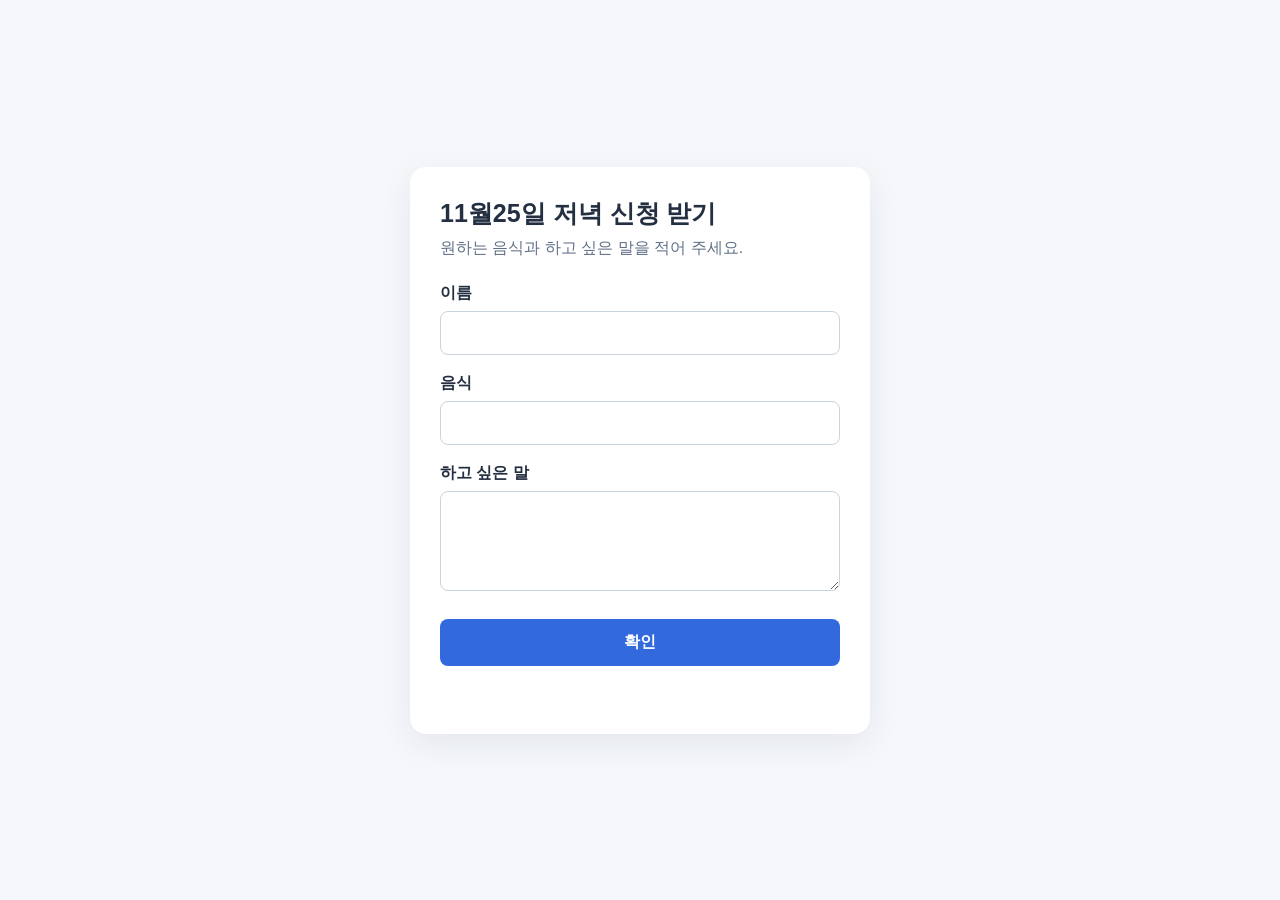
==== 1125/index.html @ 99e29ef1 "수업 내용 (1)" ====
<!DOCTYPE html>
<html lang="ko">
  <head>
    <base target="_top">
    <meta charset="UTF-8">
    <meta name="viewport" content="width=device-width, initial-scale=1">
    <title>11월25일 저녁 신청 받기</title>
    <style>
      * { box-sizing: border-box; }
      body {
        margin: 0;
        min-height: 100vh;
        display: grid;
        place-items: center;
        padding: 20px;
        background: #f5f7fb;
        color: #243041;
        font-family: Arial, "Malgun Gothic", sans-serif;
      }
      main {
        width: min(100%, 460px);
        padding: 30px;
        border-radius: 16px;
        background: white;
        box-shadow: 0 10px 32px rgba(22, 38, 65, 0.08);
      }
      h1 { margin: 0 0 8px; font-size: 25px; }
      p { margin: 0 0 24px; color: #607086; }
      label { display: block; margin: 18px 0 7px; font-weight: bold; }
      input, textarea {
        width: 100%;
        padding: 12px;
        border: 1px solid #cbd3df;
        border-radius: 8px;
        background: #fff;
        color: #243041;
        font: inherit;
      }
      textarea { min-height: 100px; resize: vertical; }
      input:focus, textarea:focus { outline: 2px solid #3269dc; outline-offset: 1px; }
      button {
        width: 100%;
        margin-top: 24px;
        padding: 13px;
        border: 0;
        border-radius: 8px;
        background: #3269dc;
        color: white;
        font: inherit;
        font-weight: bold;
        cursor: pointer;
      }
      button:disabled { opacity: .6; cursor: wait; }
      #status { min-height: 24px; margin: 14px 0 0; }
      .success { color: #11754c; }
      .error { color: #bf3030; }
    </style>
  </head>
  <body>
    <main>
      <h1>11월25일 저녁 신청 받기</h1>
      <p>원하는 음식과 하고 싶은 말을 적어 주세요.</p>

      <form id="applicationForm">
        <label for="name">이름</label>
        <input id="name" name="name" maxlength="40" required>

        <label for="food">음식</label>
        <input id="food" name="food" maxlength="100" required>

        <label for="message">하고 싶은 말</label>
        <textarea id="message" name="message" maxlength="300" required></textarea>

        <button id="submitButton" type="submit">확인</button>
        <div id="status" role="status" aria-live="polite"></div>
      </form>
    </main>

    <script>
      const form = document.getElementById('applicationForm');
      const button = document.getElementById('submitButton');
      const status = document.getElementById('status');

      form.addEventListener('submit', function (event) {
        event.preventDefault();
        if (!form.reportValidity()) return;

        button.disabled = true;
        status.className = '';
        status.textContent = '신청 내용을 저장하고 있습니다...';

        google.script.run
          .withSuccessHandler(function (reply) {
            status.className = 'success';
            status.textContent = reply;
            form.reset();
            button.disabled = false;
          })
          .withFailureHandler(function (error) {
            status.className = 'error';
            status.textContent = '저장에 실패했습니다: ' + error.message;
            button.disabled = false;
          })
          .saveApplication({
            name: form.elements.name.value,
            food: form.elements.food.value,
            message: form.elements.message.value
          });
      });
    </script>
  </body>
</html>
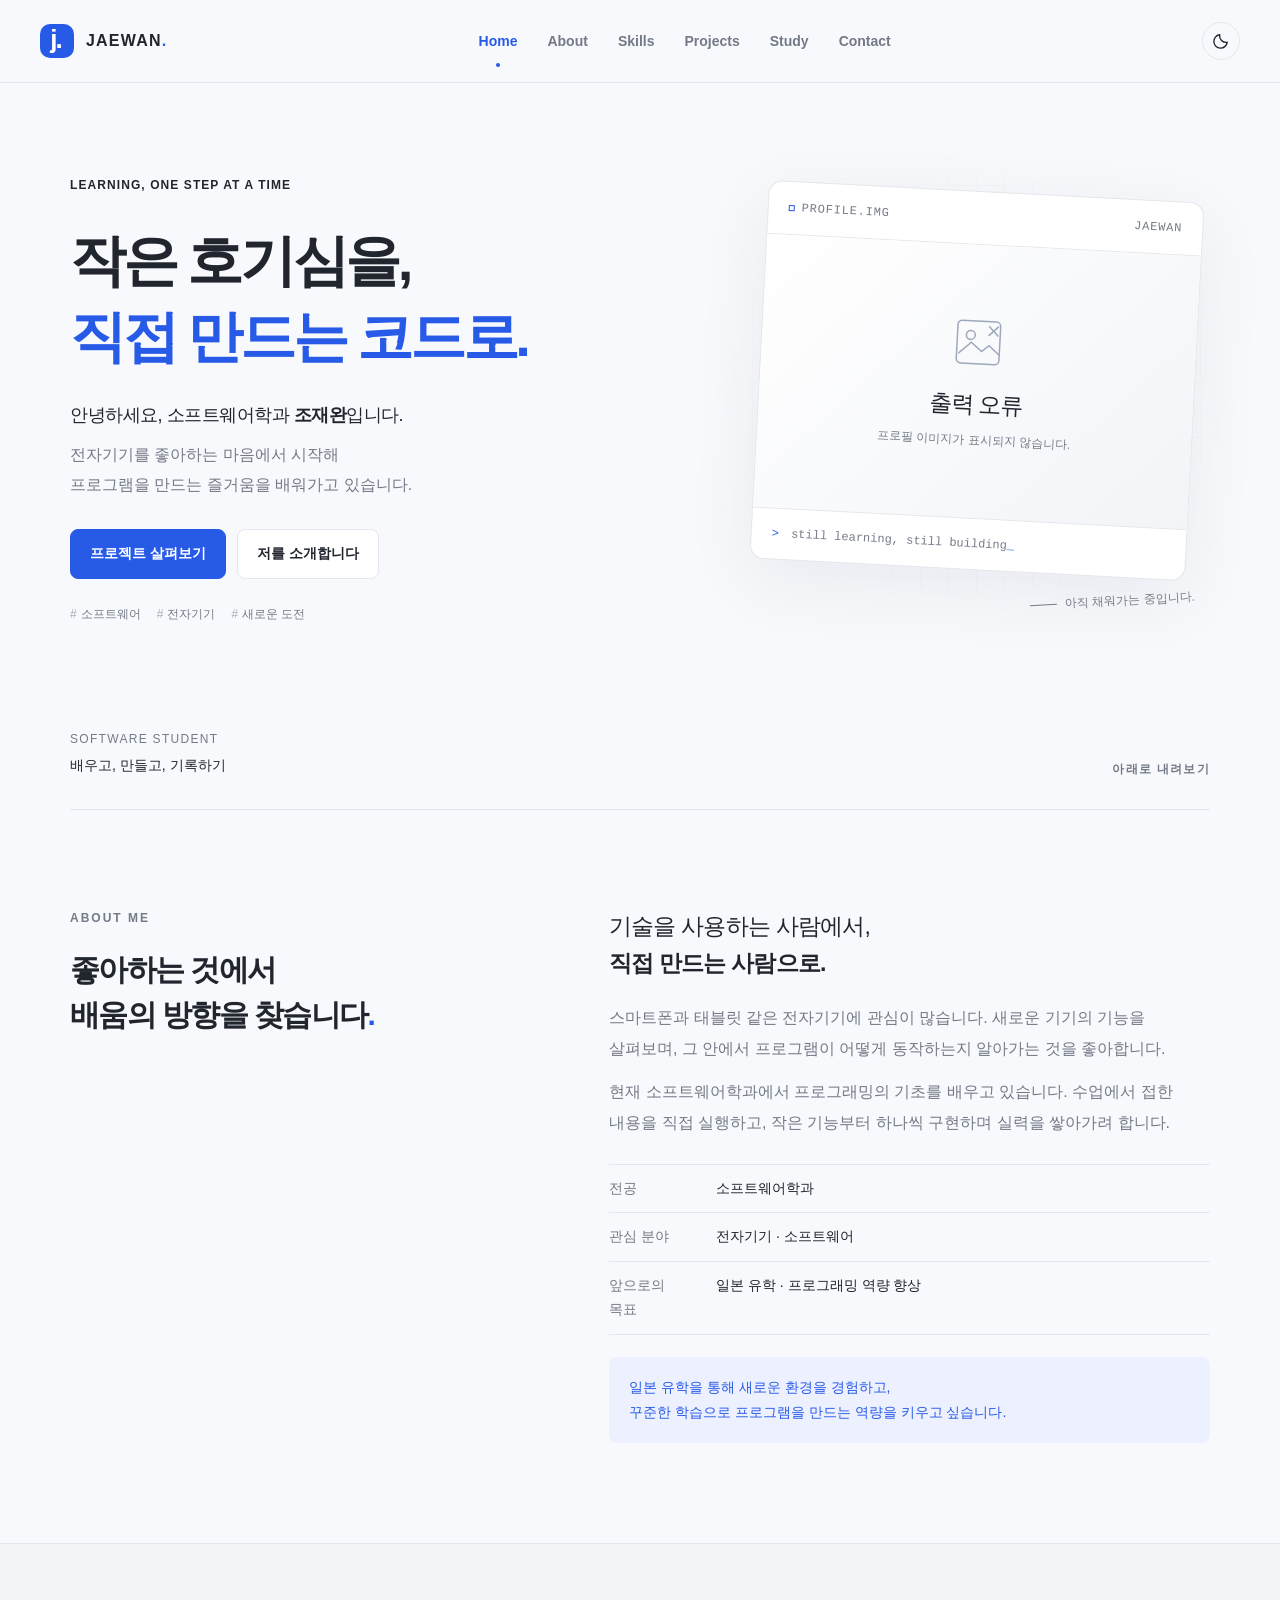
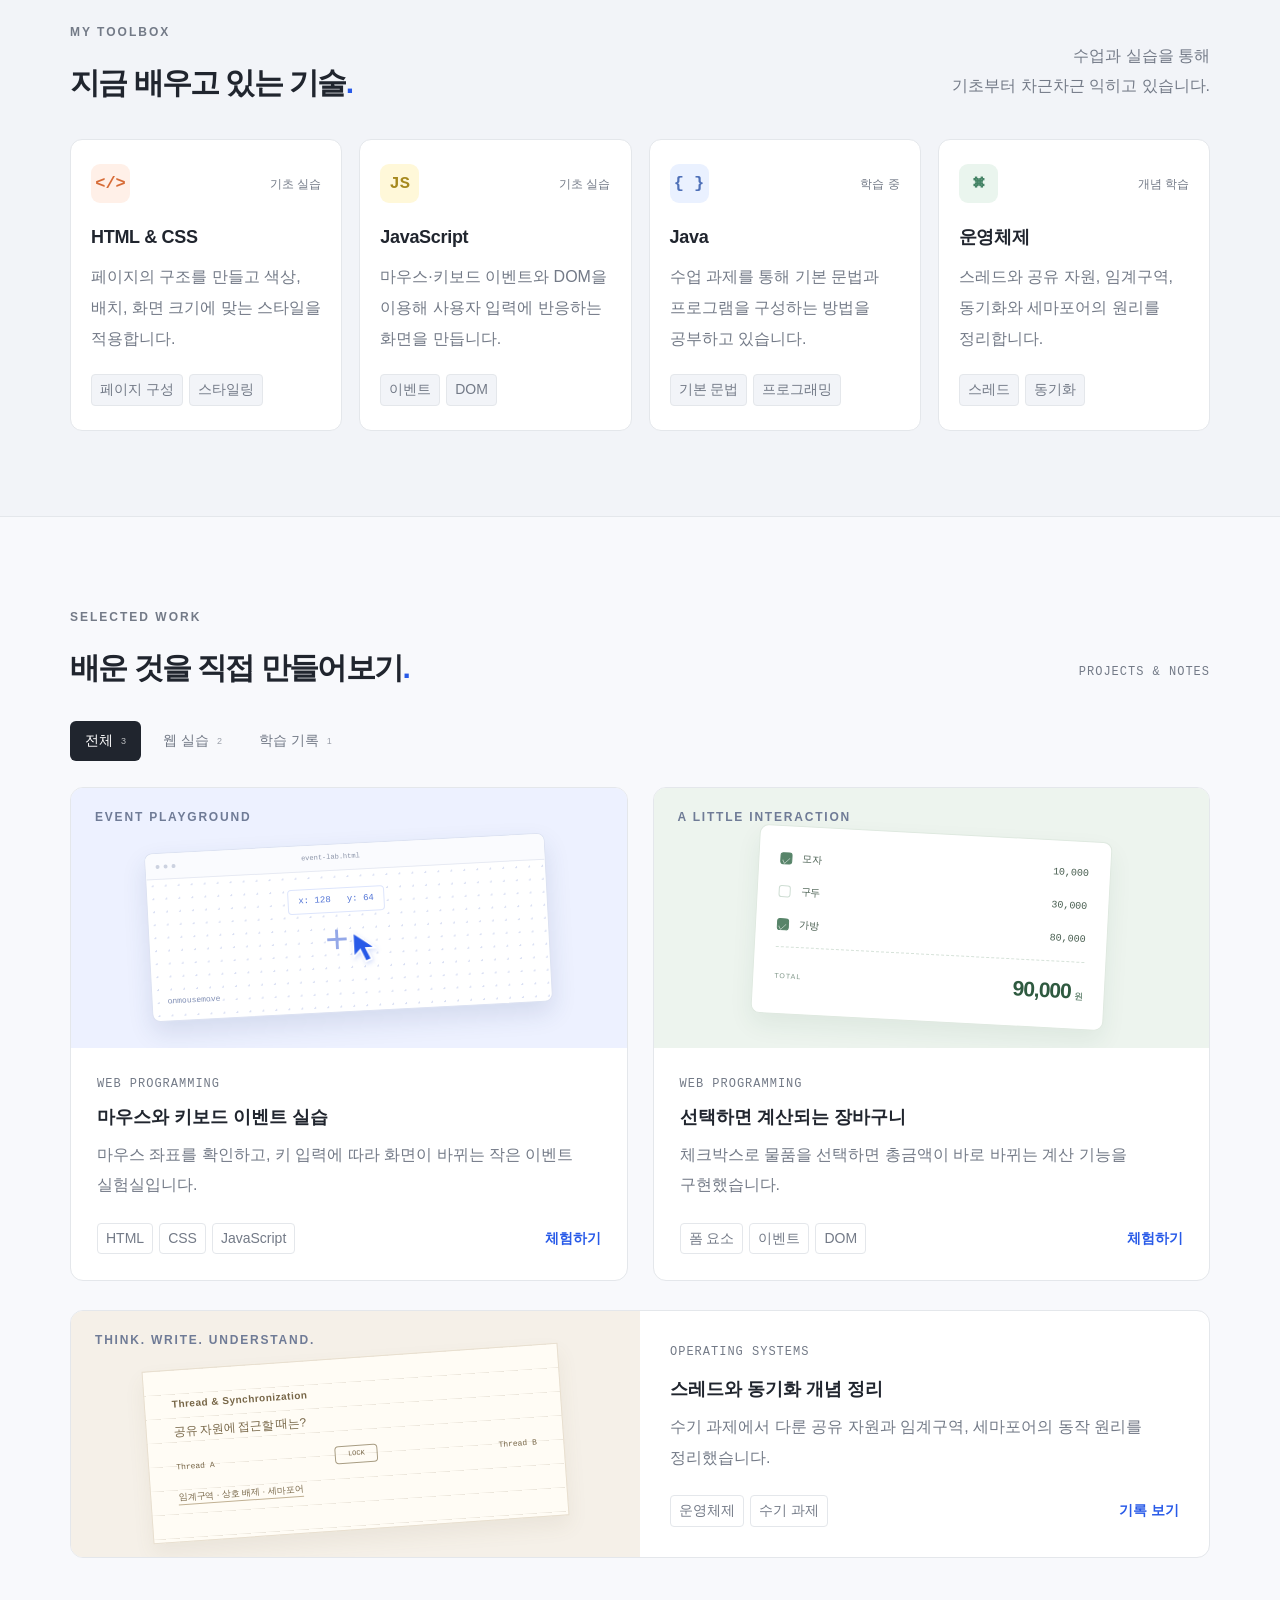
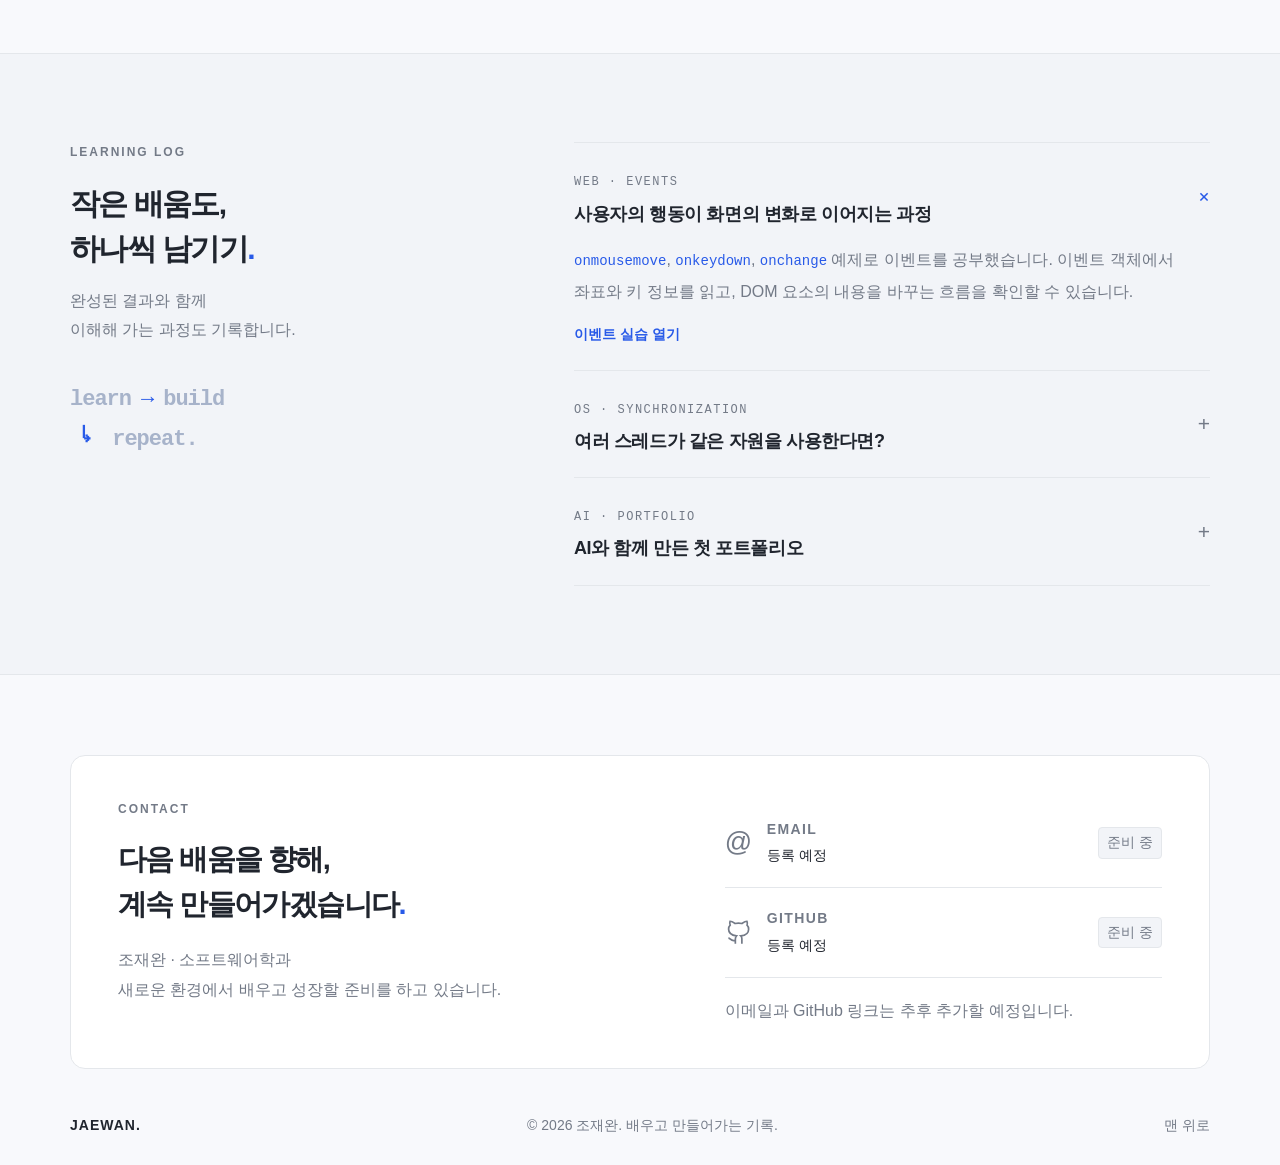
==== commit da3be1e0: "자기 소개 포트 폴리오" ====
--- a/1125/index.html
+++ b/1125/index.html
@@ -1,112 +1,508 @@
 <!DOCTYPE html>
 <html lang="ko">
-  <head>
-    <base target="_top">
-    <meta charset="UTF-8">
-    <meta name="viewport" content="width=device-width, initial-scale=1">
-    <title>11월25일 저녁 신청 받기</title>
-    <style>
-      * { box-sizing: border-box; }
-      body {
-        margin: 0;
-        min-height: 100vh;
-        display: grid;
-        place-items: center;
-        padding: 20px;
-        background: #f5f7fb;
-        color: #243041;
-        font-family: Arial, "Malgun Gothic", sans-serif;
-      }
-      main {
-        width: min(100%, 460px);
-        padding: 30px;
-        border-radius: 16px;
-        background: white;
-        box-shadow: 0 10px 32px rgba(22, 38, 65, 0.08);
-      }
-      h1 { margin: 0 0 8px; font-size: 25px; }
-      p { margin: 0 0 24px; color: #607086; }
-      label { display: block; margin: 18px 0 7px; font-weight: bold; }
-      input, textarea {
-        width: 100%;
-        padding: 12px;
-        border: 1px solid #cbd3df;
-        border-radius: 8px;
-        background: #fff;
-        color: #243041;
-        font: inherit;
-      }
-      textarea { min-height: 100px; resize: vertical; }
-      input:focus, textarea:focus { outline: 2px solid #3269dc; outline-offset: 1px; }
-      button {
-        width: 100%;
-        margin-top: 24px;
-        padding: 13px;
-        border: 0;
-        border-radius: 8px;
-        background: #3269dc;
-        color: white;
-        font: inherit;
-        font-weight: bold;
-        cursor: pointer;
-      }
-      button:disabled { opacity: .6; cursor: wait; }
-      #status { min-height: 24px; margin: 14px 0 0; }
-      .success { color: #11754c; }
-      .error { color: #bf3030; }
-    </style>
-  </head>
-  <body>
-    <main>
-      <h1>11월25일 저녁 신청 받기</h1>
-      <p>원하는 음식과 하고 싶은 말을 적어 주세요.</p>
-
-      <form id="applicationForm">
-        <label for="name">이름</label>
-        <input id="name" name="name" maxlength="40" required>
-
-        <label for="food">음식</label>
-        <input id="food" name="food" maxlength="100" required>
-
-        <label for="message">하고 싶은 말</label>
-        <textarea id="message" name="message" maxlength="300" required></textarea>
-
-        <button id="submitButton" type="submit">확인</button>
-        <div id="status" role="status" aria-live="polite"></div>
-      </form>
-    </main>
-
-    <script>
-      const form = document.getElementById('applicationForm');
-      const button = document.getElementById('submitButton');
-      const status = document.getElementById('status');
-
-      form.addEventListener('submit', function (event) {
-        event.preventDefault();
-        if (!form.reportValidity()) return;
-
-        button.disabled = true;
-        status.className = '';
-        status.textContent = '신청 내용을 저장하고 있습니다...';
-
-        google.script.run
-          .withSuccessHandler(function (reply) {
-            status.className = 'success';
-            status.textContent = reply;
-            form.reset();
-            button.disabled = false;
-          })
-          .withFailureHandler(function (error) {
-            status.className = 'error';
-            status.textContent = '저장에 실패했습니다: ' + error.message;
-            button.disabled = false;
-          })
-          .saveApplication({
-            name: form.elements.name.value,
-            food: form.elements.food.value,
-            message: form.elements.message.value
-          });
-      });
-    </script>
-  </body>
+<head>
+  <meta charset="UTF-8">
+  <base target="_top">
+  <meta name="viewport" content="width=device-width, initial-scale=1.0">
+  <meta name="theme-color" content="#f6f7fb">
+  <meta name="description" content="전자기기에 대한 호기심을 코드로 이어가는 소프트웨어학과 조재완의 포트폴리오. 웹 실습 프로젝트와 학습 기록을 소개합니다.">
+  <title>조재완 | 소프트웨어 포트폴리오</title>
+  <style>
+/* 조재완 포트폴리오: 공통 색상과 화면 구성 */
+:root{--bg:#fafaf8;--surface:#fff;--surface-soft:#f2f4f8;--text:#20252e;--muted:#737a87;--line:#e4e7eb;--blue:#285ae8;--blue-soft:#edf1ff;--green:#41a77c;--shadow:0 20px 70px rgba(37,49,80,.07);--radius:18px;color-scheme:light}
+*{box-sizing:border-box}html{scroll-behavior:smooth;scroll-padding-top:98px}body{margin:0;background:var(--bg);color:var(--text);font-family:Inter,Pretendard,"Noto Sans KR","Apple SD Gothic Neo","Malgun Gothic",sans-serif;-webkit-font-smoothing:antialiased;line-height:1.7;word-break:keep-all}body.modal-open{overflow:hidden}a{color:inherit;text-decoration:none}button,input{font:inherit}button{color:inherit;cursor:pointer}button,a,input,summary{touch-action:manipulation}button{border:0}button:focus-visible,a:focus-visible,input:focus-visible,summary:focus-visible,[tabindex]:focus-visible{outline:3px solid var(--blue);outline-offset:5px}button:disabled{cursor:default}svg{display:block}h1,h2,h3,p{margin:0}h1,h2,h3{line-height:1.4}button:where(:not(.button)){background:none}::selection{background:#cfdbff;color:#183d9d}.container{width:min(1140px,calc(100% - 80px));margin:0 auto}.section{scroll-margin-top:20px}.accent{color:var(--blue)}.skip-link{position:fixed;top:-100px;left:20px;background:var(--blue);color:white;padding:10px 20px;z-index:100}.skip-link:focus{top:10px}.site-header{position:sticky;top:0;z-index:30;border-bottom:1px solid var(--line);background:color-mix(in srgb,var(--bg) 93%,transparent);backdrop-filter:blur(16px)}.header-inner{height:82px;width:min(1240px,calc(100% - 80px));margin:auto;display:flex;align-items:center;justify-content:space-between;gap:28px}.brand{display:flex;align-items:center;gap:12px;font-size:16px;font-weight:800;letter-spacing:1.2px}.brand-symbol{display:grid;place-items:center;width:34px;height:34px;border-radius:10px;background:var(--blue);color:white;font-size:26px;line-height:1;font-weight:700;letter-spacing:-2px;padding-right:3px;padding-bottom:5px}.brand-dot{color:var(--blue)}nav{display:flex;gap:30px;align-items:center}.nav-link{position:relative;line-height:82px;font-size:13px;font-weight:600;color:var(--muted);transition:color .2s}.nav-link:hover,.nav-link.active{color:var(--blue)}.nav-link.active:after{content:"";width:4px;height:4px;border-radius:50%;position:absolute;bottom:15px;left:calc(50% - 2px);background:var(--blue)}.header-actions{display:flex;gap:10px}.icon-button{display:grid;place-items:center;min-width:38px;height:38px;border-radius:50%;border:1px solid var(--line);transition:background .2s}.icon-button:hover{background:var(--surface-soft)}.icon-button svg{width:19px;height:19px}.sun-icon{display:none}.menu-toggle{display:none}.eyebrow{font-size:10px;font-weight:700;letter-spacing:2px;color:var(--muted);display:flex;align-items:center;gap:11px}.section-number{font-size:10px;font-weight:500;color:var(--blue);border:1px solid var(--line);border-radius:50%;width:25px;height:25px;display:inline-grid;place-items:center;letter-spacing:0}.hero{padding-top:74px}.hero-grid{display:grid;grid-template-columns:1.35fr 1fr;gap:45px;align-items:center}.hero-eyebrow{letter-spacing:1.35px;font-size:10px;margin-bottom:28px;color:var(--text)}.status-dot{width:7px;height:7px;background:var(--green);border-radius:50%;box-shadow:0 0 0 4px color-mix(in srgb,var(--green) 9%,transparent)}h1{font-size:clamp(38px,4.4vw,63px);font-weight:800;letter-spacing:-3.4px;line-height:1.35;white-space:nowrap}h1 span{color:var(--blue)}.hero-intro{margin-top:25px;font-size:17px;letter-spacing:-.5px}.hero-intro strong{font-weight:700}.hero-description{color:var(--muted);font-size:14px;line-height:1.9;margin-top:9px}.hero-buttons{display:flex;gap:11px;margin-top:29px}.button{display:inline-flex;gap:18px;align-items:center;justify-content:center;border-radius:8px;padding:12px 19px;font-weight:600;font-size:12px;transition:transform .2s,background .2s}.button:hover{transform:translateY(-2px)}.button span{font-size:18px;line-height:1}.button-primary{background:var(--blue);color:white;border:1px solid var(--blue)}.button-primary:hover{background:#1747cf}.button-secondary{background:var(--surface);border:1px solid var(--line);color:var(--text)}.hero-tags{display:flex;gap:16px;margin-top:25px;color:var(--muted);font-size:11px}.hero-tags span:before{content:"#";color:#a7afbd;margin-right:4px}.profile-area{position:relative;padding:34px 15px 24px}.profile-grid{position:absolute;inset:0 -20px 30px;background-image:linear-gradient(var(--line) 1px,transparent 1px),linear-gradient(90deg,var(--line) 1px,transparent 1px);background-size:28px 28px;mask-image:radial-gradient(ellipse,black 30%,transparent 72%);opacity:.85}.profile-card{position:relative;transform:rotate(3deg);border:1px solid var(--line);border-radius:14px;overflow:hidden;background:var(--surface);box-shadow:var(--shadow)}.profile-top{padding:16px 20px;display:flex;justify-content:space-between;align-items:center;font-size:9px;font-family:Consolas,monospace;letter-spacing:.8px;border-bottom:1px solid var(--line);color:var(--muted)}.profile-top>span:first-child{display:flex;align-items:center;gap:7px}.tiny-square{display:inline-block;width:6px;height:6px;border:1px solid var(--blue)}.profile-placeholder{min-height:273px;display:flex;align-items:center;justify-content:center;flex-direction:column;background:linear-gradient(135deg,var(--surface),var(--surface-soft))}.profile-placeholder svg{width:57px;height:57px;color:#9da8bd;margin-bottom:14px}.profile-placeholder strong{font-size:23px;font-weight:500;letter-spacing:-1px}.profile-placeholder>span{font-size:10px;color:var(--muted);margin-top:6px}.profile-bottom{font-size:10px;padding:14px 20px;border-top:1px solid var(--line);color:var(--muted)}.profile-bottom code>span:first-child{color:var(--blue);margin-right:5px}.cursor{animation:blink 1.3s steps(2) infinite;color:var(--blue)}.profile-caption{position:relative;display:flex;justify-content:flex-end;align-items:center;gap:8px;font-size:10px;color:var(--muted);margin-top:28px;transform:rotate(-3deg)}.caption-line{height:1px;width:27px;background:var(--muted)}.hero-footer{display:flex;align-items:flex-end;justify-content:space-between;margin-top:61px;padding:24px 0 30px;border-bottom:1px solid var(--line)}.hero-footer>span{font-size:8px;color:var(--muted);letter-spacing:1.3px;line-height:2}.hero-footer strong{font-size:11px;font-weight:500;color:var(--text);letter-spacing:0}.scroll-link{font-size:8px;font-weight:600;letter-spacing:1.3px;color:var(--muted);display:flex;align-items:center;gap:25px}.scroll-link span{font-size:21px;color:var(--blue)}.about-section{padding:98px 0 100px}.about-layout{display:grid;grid-template-columns:1fr 1.35fr;gap:94px}.section-heading h2{margin-top:18px;font-size:30px;letter-spacing:-1.6px;font-weight:750;line-height:1.5}.about-lead{font-size:23px;letter-spacing:-.8px;line-height:1.6;margin-bottom:20px}.about-lead strong{font-weight:650}.about-content>p:not(.about-lead){font-size:13px;color:var(--muted);line-height:1.95;margin-top:12px}.about-facts{margin:25px 0 0;padding:0;border-top:1px solid var(--line)}.about-facts>div{padding:12px 0;display:flex;gap:20px;border-bottom:1px solid var(--line);font-size:12px}.about-facts dt{color:var(--muted);width:87px;flex-shrink:0}.about-facts dd{margin:0;font-weight:500}.goal-note{display:flex;gap:13px;align-items:center;background:var(--blue-soft);padding:16px 19px;border-radius:8px;margin-top:22px;color:var(--blue)}.goal-note>span{font-size:25px}.goal-note p{font-size:11px;line-height:1.8}.skills-section{padding:78px 0 85px;background:var(--surface-soft);border-block:1px solid var(--line)}.heading-row{display:flex;align-items:flex-end;justify-content:space-between;gap:25px}.section-description{font-size:12px;color:var(--muted);line-height:1.85}.heading-row .section-description{text-align:right;margin-bottom:5px}.skills-grid{display:grid;grid-template-columns:repeat(4,1fr);gap:17px;margin-top:34px}.skill-card{position:relative;padding:24px 22px 21px;background:var(--surface);border:1px solid var(--line);border-radius:12px}.skill-icon{width:39px;height:39px;border-radius:9px;display:grid;place-items:center;font-size:17px;font-weight:700;font-family:Consolas,monospace;margin-bottom:22px}.html-icon{background:#fff0e8;color:#d76c37}.js-icon{background:#fff8d9;color:#a6891e}.java-icon{background:#eaf1ff;color:#4e70b8}.os-icon{background:#eaf5ee;color:#458466;font-size:23px}.skill-state{position:absolute;right:20px;top:33px;font-size:9px;color:var(--muted)}.skill-card h3{font-size:15px;letter-spacing:-.3px}.skill-card p{font-size:11px;line-height:1.95;color:var(--muted);margin-top:10px}.skill-tags{display:flex;gap:6px;flex-wrap:wrap;margin-top:20px}.skill-tags span{font-size:9px;padding:2px 7px;background:var(--surface-soft);border:1px solid var(--line);border-radius:4px;color:var(--muted)}.projects-section{padding:90px 0 95px}.work-count{font-size:9px;font-family:Consolas,monospace;letter-spacing:1px;color:var(--muted);margin-bottom:8px}.project-filters{display:flex;gap:7px;margin:31px 0 26px}.filter-button{display:flex;gap:8px;align-items:center;padding:7px 14px;border:1px solid transparent;border-radius:6px;font-size:11px;color:var(--muted)}.filter-button span{font-size:9px;opacity:.7}.filter-button.selected{background:var(--text);color:var(--surface)}.filter-button:not(.selected):hover{background:var(--surface-soft);border-color:var(--line)}.projects-grid{display:grid;grid-template-columns:repeat(2,1fr);gap:29px 25px}.project-card{min-width:0;border-radius:13px;border:1px solid var(--line);background:var(--surface);overflow:hidden;transition:transform .25s,box-shadow .25s}.project-card:hover{transform:translateY(-4px);box-shadow:0 12px 30px rgba(40,50,80,.06)}.project-card[hidden]{display:none}.project-visual{position:relative;width:100%;height:260px;display:flex;align-items:center;justify-content:center;overflow:hidden;text-align:left;padding:42px 36px 24px}.event-visual{background:#edf1ff!important}.shop-visual{background:#edf4ee!important}.notes-visual{background:#f5f0e8!important}.visual-label{position:absolute;top:19px;left:24px;font-size:8px;font-weight:600;letter-spacing:1.8px;color:#6f7b96}.visual-arrow{position:absolute;bottom:16px;right:18px;display:grid;place-items:center;width:28px;height:28px;background:#ffffffaa;border-radius:50%;font-size:18px;color:#637086;transition:transform .2s}.project-visual:hover .visual-arrow{transform:translate(2px,-2px)}.mini-browser{width:83%;background:#fff;border:1px solid #dce2f2;border-radius:8px;box-shadow:0 11px 25px #273c7720;transform:rotate(-3deg);overflow:hidden;transition:transform .3s}.project-visual:hover .mini-browser{transform:rotate(0)}.mini-browser-top{height:26px;background:#fafbfe;display:flex;gap:4px;align-items:center;padding:0 10px;border-bottom:1px solid #e7eaf3}.mini-browser-top i{width:4px;height:4px;background:#ccd2e0;border-radius:50%}.mini-browser-top span{font-size:7px;position:absolute;left:39%;color:#8a93a7;font-family:Consolas,monospace}.mini-event{height:141px;background-image:radial-gradient(#d9dff3 1px,transparent 1px);background-size:13px 13px;position:relative;display:flex;align-items:center;justify-content:center}.event-crosshair{font-size:40px;line-height:1;font-weight:200;color:#94a8e8;position:absolute;left:44%;top:34%}.event-coordinate{font-size:9px;font-family:Consolas,monospace;background:white;color:#5274d6;padding:4px 10px;border:1px solid #dde5fc;border-radius:4px;position:absolute;left:35%;top:12%}.pointer-art{width:27px;height:34px;position:absolute;left:50%;top:43%;filter:drop-shadow(1px 2px 2px #285ae830)}.event-chip{position:absolute;bottom:12px;left:15px;font-family:Consolas,monospace;font-size:8px;color:#8290b4}.mini-shop{width:73%;padding:15px 21px 8px;background:#fff;border:1px solid #dfe9e0;border-radius:9px;box-shadow:0 11px 25px #1e583c12;transform:rotate(3deg)}.mini-shop-row{display:flex;align-items:center;gap:10px;font-size:10px;color:#465c4e;padding:8px 0}.mini-shop-row strong{margin-left:auto;font-family:Consolas,monospace;font-size:10px;font-weight:400}.mini-check{height:12px;width:12px;border:1px solid #ceddd3;border-radius:3px;display:grid;place-items:center;font-size:9px}.mini-check.checked{background:#578469;color:white;border-color:#578469}.mini-total{border-top:1px dashed #d6e2d9;margin-top:6px;padding:11px 0;display:flex;justify-content:space-between;align-items:center}.mini-total>span{font-size:7px;letter-spacing:1px;color:#7e9587}.mini-total strong{font-size:21px;letter-spacing:-1px;color:#2f5a40}.mini-total small{font-size:9px;margin-left:4px;font-weight:400}.project-info{padding:23px 24px}.project-meta{display:flex;justify-content:space-between;font-family:Consolas,monospace;font-size:8px;letter-spacing:1px;color:var(--muted);margin-bottom:10px}.project-info h3{font-size:17px;letter-spacing:-.55px;font-weight:650}.title-button{padding:0;text-align:left;font-weight:inherit}.title-button:hover{color:var(--blue)}.project-info p{font-size:11px;color:var(--muted);line-height:1.9;margin-top:10px}.project-bottom{display:flex;align-items:center;justify-content:space-between;gap:10px;margin-top:22px}.tech-tags{display:flex;gap:5px;flex-wrap:wrap}.tech-tags span{font-size:8px;padding:3px 7px;border-radius:4px;border:1px solid var(--line);color:var(--muted)}.text-button{padding:0;color:var(--blue);font-weight:600;font-size:10px;white-space:nowrap}.text-button:hover{text-decoration:underline;text-underline-offset:4px}.text-button>span{margin-left:6px;font-size:14px}.study-project{grid-column:1/-1;display:grid;grid-template-columns:1fr 1fr}.study-project .project-visual{height:246px}.study-project .project-info{display:flex;flex-direction:column;justify-content:center;padding:30px}.study-project .project-meta{margin-bottom:15px}.note-paper{padding:25px 27px 18px;width:84%;height:173px;background:repeating-linear-gradient(#fffcf5 0px,#fffcf5 23px,#eae4d9 24px);transform:rotate(-4deg);border:1px solid #e8dfcf;box-shadow:0 10px 20px #75633f14;position:relative;color:#776647}.note-title{font-size:10px;letter-spacing:.5px;font-weight:600;display:block}.handwritten{font-size:12px;letter-spacing:-.3px;display:block;margin-top:9px}.note-diagram{display:flex;align-items:center;justify-content:space-between;gap:9px;margin-top:16px;font-family:Consolas,monospace;font-size:8px}.note-lock{border:1px solid #a89d83;border-radius:4px;padding:2px 12px;font-size:7px}.note-underline{display:block;font-size:9px;margin-top:15px;text-decoration:underline;text-decoration-color:#c1b194;text-underline-offset:4px}.study-section{padding:88px 0;background:var(--surface-soft);border-block:1px solid var(--line)}.study-layout{display:grid;grid-template-columns:1fr 1.5fr;gap:80px}.study-section .section-description{margin-top:15px}.study-mark{font-size:22px;font-weight:600;font-family:Consolas,monospace;letter-spacing:-1px;line-height:1.8;margin-top:35px;color:#a7b3ca}.study-mark span{color:var(--blue);margin:0 10px}.study-list{border-top:1px solid var(--line)}.study-entry{border-bottom:1px solid var(--line);padding:23px 0}.study-entry summary{list-style:none;display:flex;align-items:center;justify-content:space-between;gap:25px;cursor:pointer}.study-entry summary::-webkit-details-marker{display:none}.log-category{font-family:Consolas,monospace;font-size:8px;letter-spacing:1.5px;color:var(--muted)}.study-entry h3{font-size:15px;font-weight:600;letter-spacing:-.4px;margin-top:8px}.details-indicator{font-size:21px;font-weight:300;color:var(--muted);transition:transform .2s}.study-entry[open] .details-indicator{transform:rotate(45deg);color:var(--blue)}.entry-content{padding-top:17px;padding-right:30px}.entry-content p{font-size:11px;color:var(--muted);line-height:2}.entry-content code{font-size:10px;color:var(--blue)}.entry-content .text-button{margin-top:15px}.entry-content .entry-small{margin-top:10px}.contact-section{padding:80px 0 45px}.contact-panel{display:grid;grid-template-columns:1.25fr 1fr;gap:60px;padding:43px 47px;border:1px solid var(--line);border-radius:15px;background:var(--surface)}.contact-panel h2{font-size:29px;font-weight:700;letter-spacing:-1.6px;margin-top:18px;line-height:1.55}.contact-panel>div>p:not(.eyebrow){font-size:11px;line-height:1.9;color:var(--muted);margin-top:18px}.contact-links{display:flex;flex-direction:column;justify-content:center}.contact-item{padding:19px 0;display:flex;align-items:center;gap:15px;border-bottom:1px solid var(--line)}.contact-icon{height:27px;width:27px;color:var(--muted);font-size:27px;line-height:1;text-align:center}.contact-item>div{display:flex;flex-direction:column;gap:3px}.contact-item>div>span{font-size:8px;font-weight:600;letter-spacing:1.4px;color:var(--muted)}.contact-item strong{font-size:12px;font-weight:500}.pending-label{margin-left:auto;color:var(--muted);background:var(--surface-soft);border:1px solid var(--line);padding:3px 8px;border-radius:4px;font-size:8px}.contact-links p.contact-note{font-size:9px;color:var(--muted);margin-top:14px}.site-footer{display:flex;align-items:center;justify-content:space-between;padding-bottom:28px;gap:20px}.footer-brand{font-size:12px;font-weight:800;letter-spacing:1px}.site-footer p{font-size:9px;color:var(--muted)}.back-top{font-size:10px;color:var(--muted);display:flex;align-items:center;gap:10px}.back-top span{font-size:17px;color:var(--blue)}
+/* 프로젝트 상세와 실제 동작하는 데모 */
+.project-dialog{width:min(800px,calc(100% - 30px));max-height:90vh;border:1px solid var(--line);border-radius:17px;background:var(--surface);color:var(--text);padding:0;box-shadow:0 25px 110px #09132c55;overscroll-behavior:contain}.project-dialog::backdrop{background:#15213d88;backdrop-filter:blur(5px)}.dialog-top{position:sticky;top:0;display:flex;align-items:center;justify-content:space-between;background:var(--surface);padding:15px 25px;border-bottom:1px solid var(--line);z-index:2}.dialog-top>span{font-family:Consolas,monospace;font-size:10px;letter-spacing:1px;color:var(--muted)}.dialog-close{font-size:26px;line-height:1}.dialog-body{padding:26px 30px 32px}.dialog-body h2{font-size:25px;letter-spacing:-1px;margin-bottom:12px}.dialog-description{font-size:13px;line-height:1.9;color:var(--muted);margin-bottom:19px}.demo-note{font-size:10px;color:var(--muted);margin-top:15px}.demo-tabs{display:flex;gap:6px;padding:5px;background:var(--surface-soft);border-radius:8px;margin:22px 0 16px}.demo-tabs button{padding:8px 14px;border-radius:5px;font-size:11px;color:var(--muted);flex:1}.demo-tabs button[aria-selected=true]{background:var(--surface);color:var(--blue);box-shadow:0 2px 7px #1d305410;font-weight:600}.demo-tabpanel[hidden]{display:none}.mouse-pad{height:225px;border:1px solid var(--line);border-radius:10px;position:relative;background-color:var(--blue-soft);background-image:radial-gradient(color-mix(in srgb,var(--blue) 15%,transparent) 1px,transparent 1px);background-size:18px 18px;display:flex;align-items:center;justify-content:center;overflow:hidden;touch-action:none;color:var(--blue)}.mouse-pad>span{font-size:12px;pointer-events:none}.mouse-dot{position:absolute;display:none;width:15px;height:15px;margin:-7.5px 0 0 -7.5px;border:2px solid var(--blue);background:var(--surface);border-radius:50%;pointer-events:none;box-shadow:0 0 0 5px color-mix(in srgb,var(--blue) 10%,transparent)}.coordinate-output{display:flex;justify-content:space-between;gap:10px;flex-wrap:wrap;padding:12px 3px;font-size:10px;color:var(--muted);font-family:Consolas,monospace}.demo-instruction{font-size:12px;color:var(--muted);margin-bottom:12px}.keyboard-input{width:100%;border:1px solid var(--line);background:var(--surface-soft);color:var(--text);padding:14px 17px;border-radius:8px;font-size:13px}.key-output{display:grid;grid-template-columns:1fr 1fr;gap:15px;margin-top:16px}.key-tile{padding:23px;background:var(--blue-soft);border-radius:9px;display:flex;flex-direction:column;gap:11px;text-align:center}.key-tile span{font-size:11px;color:var(--muted);font-family:Consolas,monospace}.key-tile strong{font-size:23px;font-family:Consolas,monospace;font-weight:500;color:var(--blue);overflow-wrap:anywhere;word-break:break-all}.arrow-demo{display:grid;grid-template-columns:1fr 1fr;gap:20px;align-items:center}.arrow-grid{display:grid;grid-template-columns:repeat(3,1fr);gap:7px;max-width:240px}.arrow-cell{aspect-ratio:1;border:1px solid var(--line);border-radius:7px;background:var(--surface-soft);display:grid;place-items:center;font-size:15px;color:var(--muted)}.arrow-cell.current{background:var(--blue);color:white;border-color:var(--blue)}.arrow-controls{display:grid;grid-template-columns:repeat(3,39px);gap:5px;justify-content:center}.arrow-controls button{border:1px solid var(--line);height:38px;background:var(--surface-soft);border-radius:6px;font-size:19px}.arrow-controls button:first-child{grid-column:2}.arrow-controls button:nth-child(2){grid-column:1}.grid-status{font-size:10px;color:var(--muted);margin-top:10px}.shop-list{border:1px solid var(--line);border-radius:10px;overflow:hidden}.shop-option{padding:17px 20px;display:flex;align-items:center;gap:15px;font-size:13px;cursor:pointer}.shop-option+.shop-option{border-top:1px solid var(--line)}.shop-option input{width:17px;height:17px;accent-color:var(--blue);cursor:pointer}.shop-option strong{font-size:13px;font-weight:500;margin-left:auto;font-variant-numeric:tabular-nums}.shop-summary{display:flex;align-items:center;justify-content:space-between;background:var(--blue-soft);padding:20px;border-radius:9px;margin-top:15px}.shop-summary>span{font-size:12px;color:var(--muted)}.shop-summary output{font-size:27px;font-weight:700;color:var(--blue);font-variant-numeric:tabular-nums}.shop-actions{display:flex;align-items:center;justify-content:space-between;margin-top:17px}.shop-actions>span{font-size:11px;color:var(--muted)}.small-button{font-size:11px;padding:7px 13px;border:1px solid var(--line);border-radius:6px;background:var(--surface-soft)!important}.detail-section-title{font-size:13px!important;margin:22px 0 10px}.detail-list{padding-left:19px;font-size:12px;color:var(--muted);line-height:1.9}.detail-code{font-family:Consolas,monospace;white-space:pre-wrap;font-size:11px;line-height:1.9;word-break:break-word;overflow-wrap:anywhere;background:var(--surface-soft);padding:17px;border:1px solid var(--line);border-radius:8px;color:var(--text)}.note-concepts{display:flex;gap:7px;flex-wrap:wrap;margin:15px 0}.note-concepts span{font-size:10px;background:var(--blue-soft);color:var(--blue);padding:5px 10px;border-radius:4px}.gallery-controls{display:flex;justify-content:space-between;align-items:center;margin:17px 0 10px}.gallery-controls span{font-size:11px;color:var(--muted)}.gallery-buttons{display:flex;gap:7px}.study-photo{display:block;width:100%;max-height:550px;object-fit:contain;background:var(--surface-soft);border:1px solid var(--line);border-radius:8px}.photo-caption{font-size:11px;color:var(--muted);margin-top:9px}.toast{position:fixed;left:50%;bottom:25px;transform:translate(-50%,20px);padding:10px 18px;border-radius:8px;background:var(--text);color:var(--surface);font-size:12px;opacity:0;pointer-events:none;z-index:90;transition:opacity .2s,transform .2s}.toast.visible{opacity:1;transform:translate(-50%,0)}
+/* 다크 모드 */
+html[data-theme=dark]{--bg:#141820;--surface:#1b212d;--surface-soft:#181e28;--text:#e8ecf4;--muted:#a0aabd;--line:#303846;--blue:#82a5ff;--blue-soft:#242f4b;--green:#69c8a2;--shadow:0 20px 70px #0002;color-scheme:dark}html[data-theme=dark] .moon-icon{display:none}html[data-theme=dark] .sun-icon{display:block}html[data-theme=dark] .button-primary{background:#3e6be9;border-color:#3e6be9;color:white}html[data-theme=dark] .html-icon{background:#432e29;color:#f0ad82}html[data-theme=dark] .js-icon{background:#3c3928;color:#dfc66a}html[data-theme=dark] .java-icon{background:#293448;color:#a9beed}html[data-theme=dark] .os-icon{background:#273d36;color:#94c1ad}html[data-theme=dark] .filter-button.selected{color:#151a24}html[data-theme=dark] .arrow-cell.current{color:#15203b}
+@keyframes blink{50%{opacity:0}}
+/* 태블릿과 휴대폰 */
+@media(min-width:1450px){.hero{padding-top:92px}.hero-footer{margin-top:80px}.hero-grid{gap:65px}}
+@media(max-width:1050px){.container{width:calc(100% - 64px)}.header-inner{width:calc(100% - 64px)}nav{gap:22px}.hero-grid{gap:24px;grid-template-columns:1.3fr 1fr}h1{font-size:clamp(38px,4.7vw,54px);letter-spacing:-2.8px}.hero{padding-top:60px}.profile-placeholder{min-height:240px}.hero-intro{font-size:15px}.about-layout{gap:55px}.section-heading h2{font-size:27px}.skills-grid{gap:12px}.skill-card{padding:20px 16px}.skill-state{right:14px;top:29px;font-size:8px}.project-visual{padding:40px 20px 20px}.project-info{padding:22px 20px}.project-info h3{font-size:15px}.project-bottom{align-items:flex-end}.tech-tags span{font-size:7px}.study-layout{gap:45px}.contact-panel{gap:35px;padding:35px}.contact-panel h2{font-size:25px}}
+@media(max-width:760px){html{scroll-padding-top:80px}.container,.header-inner{width:calc(100% - 42px)}.header-inner{height:69px;gap:20px}.brand{font-size:14px}.brand-symbol{width:31px;height:31px;font-size:23px}.header-actions{margin-left:auto}.menu-toggle{display:flex;flex-direction:column;align-items:center;justify-content:center;gap:5px;border:0}.menu-toggle span{width:18px;height:1.5px;background:var(--text);transition:transform .2s}.menu-toggle[aria-expanded=true] span:first-child{transform:translateY(3.25px) rotate(45deg)}.menu-toggle[aria-expanded=true] span:last-child{transform:translateY(-3.25px) rotate(-45deg)}nav{display:none;position:absolute;top:69px;left:0;right:0;padding:15px 21px 22px;background:var(--surface);border-bottom:1px solid var(--line);box-shadow:0 15px 20px #09142608;grid-template-columns:repeat(3,1fr);gap:0 12px}nav.open{display:grid}.nav-link{line-height:45px;text-align:center}.nav-link.active:after{bottom:4px}.hero{padding-top:45px}.hero-grid{grid-template-columns:1fr;gap:21px}.hero-eyebrow{font-size:8px;margin-bottom:22px;letter-spacing:1.1px}h1{font-size:clamp(32px,7.4vw,52px);letter-spacing:-2.3px}.hero-intro{font-size:14px;margin-top:23px}.hero-description{font-size:12px}.hero-buttons{margin-top:24px;gap:8px}.button{font-size:11px;padding:12px 14px;gap:12px}.hero-tags{font-size:10px;margin-top:20px}.profile-area{max-width:410px;width:100%;justify-self:center;padding:25px 22px 13px}.profile-top{padding:13px 16px}.profile-placeholder{min-height:220px}.profile-placeholder strong{font-size:22px}.profile-placeholder svg{width:48px;height:48px}.profile-bottom{padding:13px 15px;font-size:9px}.profile-caption{margin-top:23px;font-size:9px}.hero-footer{margin-top:18px;padding:21px 0}.hero-footer>span{font-size:7px}.hero-footer strong{font-size:9px}.scroll-link{font-size:6px;letter-spacing:1px;gap:12px}.about-section{padding:61px 0}.about-layout{grid-template-columns:1fr;gap:30px}.section-heading h2{font-size:26px;letter-spacing:-1.5px;margin-top:14px}.eyebrow{font-size:9px;letter-spacing:1.5px}.section-number{width:23px;height:23px;font-size:9px}.about-lead{font-size:21px;margin-bottom:15px}.about-content>p:not(.about-lead){font-size:12px}.about-facts>div{font-size:11px;gap:12px}.about-facts dt{width:80px}.goal-note{padding:15px;gap:10px}.goal-note p{font-size:10px}.goal-note br{display:none}.skills-section{padding:54px 0 58px}.heading-row{align-items:flex-start;flex-direction:column;gap:12px}.heading-row .section-description{text-align:left;font-size:11px}.heading-row .section-description br{display:none}.skills-grid{grid-template-columns:repeat(2,1fr);gap:12px;margin-top:24px}.skill-card{padding:20px 16px}.skill-icon{width:34px;height:34px;font-size:15px;margin-bottom:19px}.skill-state{font-size:7px;right:13px;top:30px}.skill-card h3{font-size:14px}.skill-card p{font-size:10px;margin-top:9px;line-height:1.9}.skill-tags{gap:4px;margin-top:15px}.skill-tags span{font-size:7px;padding:2px 5px}.projects-section{padding:57px 0 60px}.work-count{display:none}.project-filters{margin:23px 0 20px;gap:5px}.filter-button{font-size:10px;padding:6px 11px}.projects-grid{grid-template-columns:1fr;gap:20px}.project-visual{height:232px;padding:40px 25px 25px}.mini-browser{width:82%;max-width:330px}.mini-shop{max-width:275px;width:75%}.visual-label{left:20px;font-size:7px}.project-info{padding:22px 20px}.project-info h3{font-size:16px}.project-info p{font-size:11px}.tech-tags span{font-size:8px}.text-button{font-size:10px}.study-project{display:block;grid-column:auto}.study-project .project-visual{height:231px}.study-project .project-info{padding:22px 20px}.study-project .project-meta{margin-bottom:10px}.note-paper{width:83%;max-width:330px;padding:24px}.study-section{padding:55px 0}.study-layout{grid-template-columns:1fr;gap:30px}.study-mark{display:none}.study-section .section-description{font-size:11px;margin-top:12px}.study-section .section-description br{display:none}.study-entry{padding:22px 0}.study-entry h3{font-size:14px}.entry-content{padding-right:10px}.contact-section{padding:54px 0 30px}.contact-panel{grid-template-columns:1fr;padding:27px 23px;gap:16px}.contact-panel h2{font-size:24px;letter-spacing:-1.5px}.contact-panel>div>p:not(.eyebrow){font-size:10px}.contact-item{padding:16px 0}.site-footer{padding-bottom:25px;flex-wrap:wrap;gap:12px}.site-footer p{font-size:8px;order:3;flex-basis:100%}.back-top{margin-left:auto;font-size:9px}.dialog-top{padding:12px 17px}.dialog-body{padding:23px 20px 26px}.dialog-body h2{font-size:22px}.dialog-description{font-size:12px}.demo-tabs button{padding:8px 5px;font-size:10px}.coordinate-output{font-size:9px}.mouse-pad{height:200px}.mouse-pad>span{font-size:11px}.arrow-demo{gap:12px;grid-template-columns:1.1fr 1fr}.arrow-controls{grid-template-columns:repeat(3,31px);gap:4px}.arrow-controls button{height:32px;font-size:17px}.arrow-cell{font-size:12px}.key-tile{padding:18px 9px}.key-tile strong{font-size:18px}.shop-option{padding:16px 14px;font-size:12px}.shop-option strong{font-size:12px}.shop-summary{padding:17px}.shop-summary output{font-size:24px}}
+@media(max-width:370px){.container,.header-inner{width:calc(100% - 32px)}h1{font-size:30px;letter-spacing:-1.7px}.button{padding:10px;font-size:10px;gap:9px}.skill-state{position:static;display:block;margin:-10px 0 10px;font-size:8px}.skill-icon{margin-bottom:20px}.hero-intro{font-size:13px}.section-heading h2{font-size:24px}.project-bottom{gap:7px}.tech-tags{gap:3px}.project-info{padding:20px 17px}.tech-tags span{font-size:7px}}
+@media(max-width:760px){.profile-grid{left:0;right:0}}
+@media(prefers-reduced-motion:reduce){html{scroll-behavior:auto}*,*:before,*:after{animation:none!important;transition:none!important}}
+
+
+
+/* Apps Script 버전: 읽기 편한 글자 크기와 한 파일 구성 */
+:root { --bg:#f8f9fc; }
+body { font-size:1rem; }
+.nav-link { font-size:.875rem; }
+.eyebrow, .visual-label, .project-meta, .log-category, .work-count, .hero-footer>span, .scroll-link, .profile-top { font-size:.75rem; }
+.hero-eyebrow { font-size:.75rem; letter-spacing:.09em; }
+.hero-intro { font-size:1.125rem; }
+.hero-description, .section-description { font-size:1rem; }
+.button, .filter-button, .text-button, .small-button, .demo-tabs button { font-size:.875rem; }
+.hero-tags, .profile-placeholder>span, .profile-bottom, .profile-caption, .skill-state { font-size:.75rem; }
+.about-content>p:not(.about-lead), .skill-card p, .project-info p, .entry-content p, .dialog-description, .detail-list, .demo-instruction, .contact-panel>div>p:not(.eyebrow) { font-size:1rem; }
+.about-facts>div, .goal-note p, .skill-tags span, .tech-tags span, .contact-item strong, .contact-item>div>span, .contact-links p.contact-note, .site-footer p, .back-top { font-size:.875rem; }
+.skill-tags, .tech-tags { gap:6px; }
+.skill-tags span, .tech-tags span { padding:3px 8px; }
+.skill-state { top:34px; }
+.skill-card h3 { font-size:1.125rem; }
+.skill-card { padding:24px 20px; }
+.project-info { padding:26px; }
+.project-info h3, .study-entry h3 { font-size:1.125rem; }
+.project-bottom { flex-wrap:wrap; row-gap:15px; }
+.project-meta { gap:10px; }
+.study-project .project-info { padding:30px; }
+.goal-note { padding:18px 20px; }
+.goal-note>span, .visual-arrow { display:none; }
+.hero-footer strong, .footer-brand { font-size:.875rem; }
+.contact-panel>div>p:not(.eyebrow) { line-height:1.85; }
+.contact-note { line-height:1.8; }
+.pending-label, .demo-note, .grid-status, .shop-actions>span, .note-concepts span, .entry-content code, .shop-summary>span, .dialog-top>span { font-size:.875rem; }
+.coordinate-output { font-size:.875rem; }
+.keyboard-input, .shop-option, .shop-option strong, .detail-code { font-size:1rem; }
+.detail-section-title { font-size:1rem!important; }
+.demo-tabs { flex-wrap:wrap; }
+.note-topics { display:flex; gap:7px; flex-wrap:wrap; margin:24px 0 16px; }
+.note-topic { border:1px solid var(--line); border-radius:7px; padding:9px 12px; font-size:.875rem; color:var(--muted); }
+.note-topic[aria-pressed=true] { background:var(--blue-soft); border-color:var(--blue); color:var(--blue); }
+.note-detail { border:1px solid var(--line); background:var(--surface-soft); padding:22px; border-radius:10px; }
+.note-detail h3 { font-size:1.125rem; margin-bottom:13px; }
+.note-detail p { font-size:1rem; line-height:1.95; color:var(--muted); }
+.note-detail p+p { margin-top:12px; }
+.note-detail code { font-family:Consolas,monospace; color:var(--blue); }
+.note-example { background:var(--surface); border-left:3px solid var(--blue); padding:15px 17px; margin-top:20px; font-size:.875rem; line-height:1.9; }
+.note-source { font-size:.875rem; color:var(--muted); margin-top:16px; }
+@media(max-width:1050px) { .about-layout { gap:45px; } .skills-grid { grid-template-columns:repeat(2,minmax(0,1fr)); } .study-layout { gap:40px; } }
+@media(max-width:760px) {
+ .hero-eyebrow { font-size:.75rem; letter-spacing:.03em; }
+ .hero-intro { font-size:1rem; }
+ .hero-description, .section-description, .heading-row .section-description, .study-section .section-description { font-size:1rem; }
+ .hero-buttons { flex-wrap:wrap; }
+ .button, .filter-button, .text-button { font-size:.875rem; }
+ .hero-tags { flex-wrap:wrap; gap:8px 12px; font-size:.875rem; }
+ .about-facts>div { font-size:.875rem; }
+ .about-facts dt { width:76px; }
+ .goal-note p { font-size:.875rem; }
+ .skill-state { position:static; display:block; margin:0 0 10px; font-size:.75rem; }
+ .skill-icon { margin-bottom:12px; }
+ .project-info, .study-project .project-info { padding:22px; }
+ .project-info h3, .study-entry h3 { font-size:1.125rem; }
+ .hero-footer { gap:20px; }
+ .hero-footer>span { font-size:.75rem; letter-spacing:0; }
+ .scroll-link { font-size:.75rem; letter-spacing:0; text-align:right; }
+ .profile-top, .profile-placeholder>span, .profile-bottom, .profile-caption { font-size:.75rem; }
+ .profile-bottom { overflow-wrap:anywhere; word-break:normal; }
+ .skill-tags span, .tech-tags span { font-size:.75rem; }
+ .site-footer p { font-size:.75rem; }
+ .back-top { font-size:.875rem; }
+ .contact-item>div>span { font-size:.75rem; }
+ .contact-links p.contact-note { font-size:.875rem; }
+ .dialog-body { padding:22px 18px; }
+ .demo-tabs button { font-size:.875rem; padding:8px 6px; }
+ .coordinate-output, .demo-note { font-size:.875rem; }
+ .mouse-pad>span { font-size:.875rem; padding:20px; text-align:center; }
+ .dialog-top>span { font-size:.75rem; }
+ .shop-option strong { white-space:nowrap; }
+ .note-detail { padding:18px; }
+}
+@media(max-width:560px) { .skills-grid { grid-template-columns:1fr; } .skill-card { padding:24px; } .skill-state { position:absolute; right:24px; top:30px; } .hero-footer { align-items:center; } }
+
+  </style>
+</head>
+<body>
+  <a class="skip-link" href="#main">본문으로 바로가기</a>
+  <header class="site-header">
+    <div class="header-inner">
+      <a href="#home" class="brand" aria-label="조재완 포트폴리오 첫 화면"><span class="brand-symbol">j.</span><span>JAEWAN<span class="brand-dot">.</span></span></a>
+      <nav id="navigation" aria-label="주 메뉴">
+        <a class="nav-link active" href="#home" aria-current="location">Home</a>
+        <a class="nav-link" href="#about">About</a>
+        <a class="nav-link" href="#skills">Skills</a>
+        <a class="nav-link" href="#projects">Projects</a>
+        <a class="nav-link" href="#study">Study</a>
+        <a class="nav-link" href="#contact">Contact</a>
+      </nav>
+      <div class="header-actions">
+        <button class="icon-button theme-toggle" type="button" aria-label="다크 모드로 전환" title="테마 바꾸기">
+          <svg class="moon-icon" viewBox="0 0 24 24" fill="none" stroke="currentColor" stroke-width="1.7" aria-hidden="true"><path d="M20.5 13.1A8.5 8.5 0 0 1 10.9 3.5 8.5 8.5 0 1 0 20.5 13.1Z"/></svg>
+          <svg class="sun-icon" viewBox="0 0 24 24" fill="none" stroke="currentColor" stroke-width="1.7" aria-hidden="true"><circle cx="12" cy="12" r="4"/><path d="M12 2v2m0 16v2M2 12h2m16 0h2M5 5l1.4 1.4m11.2 11.2L19 19M5 19l1.4-1.4M17.6 6.4 19 5"/></svg>
+        </button>
+        <button class="icon-button menu-toggle" type="button" aria-expanded="false" aria-controls="navigation" aria-label="메뉴 열기"><span></span><span></span></button>
+      </div>
+    </div>
+  </header>
+
+  <main id="main">
+    <section class="hero section" id="home" aria-labelledby="home-title">
+      <div class="container">
+        <div class="hero-grid">
+          <div class="hero-copy">
+            <div class="eyebrow hero-eyebrow">LEARNING, ONE STEP AT A TIME</div>
+            <h1 id="home-title">작은 호기심을,<br><span>직접 만드는 코드로.</span></h1>
+            <p class="hero-intro">안녕하세요, 소프트웨어학과 <strong>조재완</strong>입니다.</p>
+            <p class="hero-description">전자기기를 좋아하는 마음에서 시작해<br class="desktop-break"> 프로그램을 만드는 즐거움을 배워가고 있습니다.</p>
+            <div class="hero-buttons"><a class="button button-primary" href="#projects">프로젝트 살펴보기</a><a class="button button-secondary" href="#about">저를 소개합니다</a></div>
+            <div class="hero-tags"><span>소프트웨어</span><span>전자기기</span><span>새로운 도전</span></div>
+          </div>
+          <div class="profile-area">
+            <div class="profile-grid" aria-hidden="true"></div>
+            <div class="profile-card" role="img" aria-label="프로필 사진 자리. 출력 오류라는 문구가 표시되어 있습니다.">
+              <div class="profile-top"><span><span class="tiny-square"></span> PROFILE.IMG</span><span>JAEWAN</span></div>
+              <div class="profile-placeholder">
+                <svg viewBox="0 0 64 64" fill="none" stroke="currentColor" stroke-width="1.7" aria-hidden="true"><rect x="8" y="8" width="48" height="48" rx="5"/><circle cx="23" cy="24" r="5"/><path d="m10 45 14-13 12 10 8-7 12 10M43 13l11 11m0-11L43 24"/></svg>
+                <strong>출력 오류</strong>
+                <span>프로필 이미지가 표시되지 않습니다.</span>
+              </div>
+              <div class="profile-bottom"><code><span>&gt;</span> still learning, still building<span class="cursor">_</span></code></div>
+            </div>
+            <div class="profile-caption"><span class="caption-line"></span> 아직 채워가는 중입니다.</div>
+          </div>
+        </div>
+        <div class="hero-footer"><span>SOFTWARE STUDENT<br><strong>배우고, 만들고, 기록하기</strong></span><a href="#about" class="scroll-link">아래로 내려보기</a></div>
+      </div>
+    </section>
+
+    <section class="section about-section" id="about" aria-labelledby="about-title">
+      <div class="container about-layout">
+        <div class="section-heading"><p class="eyebrow">ABOUT ME</p><h2 id="about-title">좋아하는 것에서<br>배움의 방향을 찾습니다<span class="accent">.</span></h2></div>
+        <div class="about-content">
+          <p class="about-lead">기술을 사용하는 사람에서,<br><strong>직접 만드는 사람으로.</strong></p>
+          <p>스마트폰과 태블릿 같은 전자기기에 관심이 많습니다. 새로운 기기의 기능을 살펴보며, 그 안에서 프로그램이 어떻게 동작하는지 알아가는 것을 좋아합니다.</p>
+          <p>현재 소프트웨어학과에서 프로그래밍의 기초를 배우고 있습니다. 수업에서 접한 내용을 직접 실행하고, 작은 기능부터 하나씩 구현하며 실력을 쌓아가려 합니다.</p>
+          <dl class="about-facts"><div><dt>전공</dt><dd>소프트웨어학과</dd></div><div><dt>관심 분야</dt><dd>전자기기 · 소프트웨어</dd></div><div><dt>앞으로의 목표</dt><dd>일본 유학 · 프로그래밍 역량 향상</dd></div></dl>
+          <div class="goal-note"><span aria-hidden="true">↗</span><p>일본 유학을 통해 새로운 환경을 경험하고,<br>꾸준한 학습으로 프로그램을 만드는 역량을 키우고 싶습니다.</p></div>
+        </div>
+      </div>
+    </section>
+
+    <section class="section skills-section" id="skills" aria-labelledby="skills-title">
+      <div class="container">
+        <div class="section-heading heading-row"><div><p class="eyebrow">MY TOOLBOX</p><h2 id="skills-title">지금 배우고 있는 기술<span class="accent">.</span></h2></div><p class="section-description">수업과 실습을 통해<br>기초부터 차근차근 익히고 있습니다.</p></div>
+        <div class="skills-grid">
+          <article class="skill-card"><div class="skill-icon html-icon" aria-hidden="true">&lt;/&gt;</div><span class="skill-state">기초 실습</span><h3>HTML &amp; CSS</h3><p>페이지의 구조를 만들고 색상, 배치, 화면 크기에 맞는 스타일을 적용합니다.</p><div class="skill-tags"><span>페이지 구성</span><span>스타일링</span></div></article>
+          <article class="skill-card"><div class="skill-icon js-icon" aria-hidden="true">JS</div><span class="skill-state">기초 실습</span><h3>JavaScript</h3><p>마우스·키보드 이벤트와 DOM을 이용해 사용자 입력에 반응하는 화면을 만듭니다.</p><div class="skill-tags"><span>이벤트</span><span>DOM</span></div></article>
+          <article class="skill-card"><div class="skill-icon java-icon" aria-hidden="true">{ }</div><span class="skill-state">학습 중</span><h3>Java</h3><p>수업 과제를 통해 기본 문법과 프로그램을 구성하는 방법을 공부하고 있습니다.</p><div class="skill-tags"><span>기본 문법</span><span>프로그래밍</span></div></article>
+          <article class="skill-card"><div class="skill-icon os-icon" aria-hidden="true">⌘</div><span class="skill-state">개념 학습</span><h3>운영체제</h3><p>스레드와 공유 자원, 임계구역, 동기화와 세마포어의 원리를 정리합니다.</p><div class="skill-tags"><span>스레드</span><span>동기화</span></div></article>
+        </div>
+      </div>
+    </section>
+
+    <section class="section projects-section" id="projects" aria-labelledby="projects-title">
+      <div class="container">
+        <div class="section-heading heading-row"><div><p class="eyebrow">SELECTED WORK</p><h2 id="projects-title">배운 것을 직접 만들어보기<span class="accent">.</span></h2></div><span class="work-count">PROJECTS &amp; NOTES</span></div>
+        <div class="project-filters" role="group" aria-label="프로젝트 분류"><button class="filter-button selected" type="button" data-filter="all" aria-pressed="true">전체 <span>3</span></button><button class="filter-button" type="button" data-filter="web" aria-pressed="false">웹 실습 <span>2</span></button><button class="filter-button" type="button" data-filter="study" aria-pressed="false">학습 기록 <span>1</span></button></div>
+        <div class="projects-grid">
+          <article class="project-card" data-category="web">
+            <button class="project-visual event-visual" type="button" data-project="events" aria-label="마우스와 키보드 이벤트 실습 자세히 보기"><span class="visual-label">EVENT PLAYGROUND</span><div class="mini-browser" aria-hidden="true"><div class="mini-browser-top"><i></i><i></i><i></i><span>event-lab.html</span></div><div class="mini-event"><span class="event-crosshair">+</span><span class="event-coordinate">x: 128 &nbsp; y: 64</span><svg class="pointer-art" viewBox="0 0 32 40"><path d="M4 2v29l8-8 6 14 7-3-6-13h11Z" fill="#285ae8" stroke="white" stroke-width="2"/></svg><span class="event-chip">onmousemove</span></div></div><span class="visual-arrow" aria-hidden="true">↗</span></button>
+            <div class="project-info"><div class="project-meta"><span>WEB PROGRAMMING</span></div><h3><button class="title-button" type="button" data-project="events">마우스와 키보드 이벤트 실습</button></h3><p>마우스 좌표를 확인하고, 키 입력에 따라 화면이 바뀌는 작은 이벤트 실험실입니다.</p><div class="project-bottom"><div class="tech-tags"><span>HTML</span><span>CSS</span><span>JavaScript</span></div><button class="text-button" type="button" data-project="events">체험하기</button></div></div>
+          </article>
+          <article class="project-card" data-category="web">
+            <button class="project-visual shop-visual" type="button" data-project="shop" aria-label="선택 물품 금액 계산기 자세히 보기"><span class="visual-label">A LITTLE INTERACTION</span><div class="mini-shop" aria-hidden="true"><div class="mini-shop-row"><span class="mini-check checked">✓</span><span>모자</span><strong>10,000</strong></div><div class="mini-shop-row"><span class="mini-check"></span><span>구두</span><strong>30,000</strong></div><div class="mini-shop-row"><span class="mini-check checked">✓</span><span>가방</span><strong>80,000</strong></div><div class="mini-total"><span>TOTAL</span><strong>90,000<small>원</small></strong></div></div><span class="visual-arrow" aria-hidden="true">↗</span></button>
+            <div class="project-info"><div class="project-meta"><span>WEB PROGRAMMING</span></div><h3><button class="title-button" type="button" data-project="shop">선택하면 계산되는 장바구니</button></h3><p>체크박스로 물품을 선택하면 총금액이 바로 바뀌는 계산 기능을 구현했습니다.</p><div class="project-bottom"><div class="tech-tags"><span>폼 요소</span><span>이벤트</span><span>DOM</span></div><button class="text-button" type="button" data-project="shop">체험하기</button></div></div>
+          </article>
+          <article class="project-card study-project" data-category="study">
+            <button class="project-visual notes-visual" type="button" data-project="notes" aria-label="스레드와 동기화 학습 기록 보기"><span class="visual-label">THINK. WRITE. UNDERSTAND.</span><div class="note-paper" aria-hidden="true"><span class="note-title">Thread &amp; Synchronization</span><span class="handwritten">공유 자원에 접근할 때는?</span><div class="note-diagram"><span>Thread A</span><span class="note-lock">LOCK</span><span>Thread B</span></div><span class="note-underline">임계구역 · 상호 배제 · 세마포어</span></div><span class="visual-arrow" aria-hidden="true">↗</span></button>
+            <div class="project-info"><div class="project-meta"><span>OPERATING SYSTEMS</span></div><h3><button class="title-button" type="button" data-project="notes">스레드와 동기화 개념 정리</button></h3><p>수기 과제에서 다룬 공유 자원과 임계구역, 세마포어의 동작 원리를 정리했습니다.</p><div class="project-bottom"><div class="tech-tags"><span>운영체제</span><span>수기 과제</span></div><button class="text-button" type="button" data-project="notes">기록 보기</button></div></div>
+          </article>
+        </div>
+      </div>
+    </section>
+
+    <section class="section study-section" id="study" aria-labelledby="study-title">
+      <div class="container study-layout">
+        <div class="section-heading"><p class="eyebrow">LEARNING LOG</p><h2 id="study-title">작은 배움도,<br>하나씩 남기기<span class="accent">.</span></h2><p class="section-description">완성된 결과와 함께<br>이해해 가는 과정도 기록합니다.</p><div class="study-mark" aria-hidden="true">learn<span>→</span>build<br><span>↳</span> repeat.</div></div>
+        <div class="study-list">
+          <details class="study-entry" open><summary><div><span class="log-category">WEB · EVENTS</span><h3>사용자의 행동이 화면의 변화로 이어지는 과정</h3></div><span class="details-indicator" aria-hidden="true">+</span></summary><div class="entry-content"><p><code>onmousemove</code>, <code>onkeydown</code>, <code>onchange</code> 예제로 이벤트를 공부했습니다. 이벤트 객체에서 좌표와 키 정보를 읽고, DOM 요소의 내용을 바꾸는 흐름을 확인할 수 있습니다.</p><button class="text-button" type="button" data-project="events">이벤트 실습 열기</button></div></details>
+          <details class="study-entry"><summary><div><span class="log-category">OS · SYNCHRONIZATION</span><h3>여러 스레드가 같은 자원을 사용한다면?</h3></div><span class="details-indicator" aria-hidden="true">+</span></summary><div class="entry-content"><p>공유 데이터에 동시에 접근하면 값이 잘못될 수 있습니다. 임계구역과 상호 배제의 필요성, 원자적 연산과 세마포어가 공유 자원을 관리하는 방식을 수기 과제로 정리했습니다.</p><button class="text-button" type="button" data-project="notes">수기 기록 열기</button></div></details>
+          <details class="study-entry"><summary><div><span class="log-category">AI · PORTFOLIO</span><h3>AI와 함께 만든 첫 포트폴리오</h3></div><span class="details-indicator" aria-hidden="true">+</span></summary><div class="entry-content"><p>AI를 활용해 사이트의 메뉴 구성과 소개 문구, HTML·CSS·JavaScript 초안을 만들었습니다. 수업에서 다룬 이벤트 예제를 포트폴리오 안에서 체험할 수 있도록 연결했습니다.</p><p class="entry-small">앞으로는 코드를 읽고 직접 수정하며, 프로젝트와 학습 기록을 꾸준히 추가할 계획입니다.</p></div></details>
+        </div>
+      </div>
+    </section>
+
+    <section class="section contact-section" id="contact" aria-labelledby="contact-title">
+      <div class="container">
+        <div class="contact-panel"><div><p class="eyebrow">CONTACT</p><h2 id="contact-title">다음 배움을 향해,<br>계속 만들어가겠습니다<span class="accent">.</span></h2><p>조재완 · 소프트웨어학과<br>새로운 환경에서 배우고 성장할 준비를 하고 있습니다.</p></div><div class="contact-links"><div class="contact-item"><span class="contact-icon" aria-hidden="true">@</span><div><span>EMAIL</span><strong>등록 예정</strong></div><span class="pending-label">준비 중</span></div><div class="contact-item"><svg class="contact-icon" viewBox="0 0 24 24" fill="none" stroke="currentColor" stroke-width="1.5" aria-hidden="true"><path d="M9 19c-4 1-4-2-6-2m12 5v-4c0-1 .2-2-1-3 4-.5 7-2 7-6a5 5 0 0 0-1.4-3.5A5 5 0 0 0 19.5 2S18 2 15 4a14 14 0 0 0-6 0C6 2 4.5 2 4.5 2a5 5 0 0 0 .1 3.5A5 5 0 0 0 3.2 9c0 4 3 5.5 7 6-1 1-1 2-1 3v4"/></svg><div><span>GITHUB</span><strong>등록 예정</strong></div><span class="pending-label">준비 중</span></div><p class="contact-note">이메일과 GitHub 링크는 추후 추가할 예정입니다.</p></div></div>
+      </div>
+    </section>
+  </main>
+
+  <footer class="site-footer container"><a class="footer-brand" href="#home">JAEWAN.</a><p>© <span id="year">2026</span> 조재완. 배우고 만들어가는 기록.</p><a href="#home" class="back-top">맨 위로</a></footer>
+
+  <dialog class="project-dialog" id="project-dialog" aria-labelledby="dialog-title"><div class="dialog-top"><span id="dialog-category">PROJECT DETAIL</span><button class="icon-button dialog-close" type="button" aria-label="프로젝트 상세 닫기">×</button></div><div class="dialog-body" id="dialog-body"></div></dialog>
+  <div class="toast" id="toast" role="status" aria-live="polite"></div>
+  <script>
+// 페이지 내부 링크는 Apps Script의 iframe 안에서 이동합니다.
+document.querySelectorAll('a[href^="#"]').forEach(function (link) {
+  link.addEventListener('click', function (event) {
+    const target = document.getElementById(link.getAttribute('href').slice(1));
+    if (!target) return;
+    event.preventDefault();
+    const reduceMotion = window.matchMedia('(prefers-reduced-motion: reduce)').matches;
+    target.scrollIntoView({ behavior: reduceMotion ? 'auto' : 'smooth', block: 'start' });
+  });
+});
+
+// 조재완 포트폴리오 — 메뉴, 테마, 프로젝트 데모
+const root = document.documentElement;
+const themeButton = document.querySelector('.theme-toggle');
+let savedTheme;
+try { savedTheme = localStorage.getItem('jaewan-theme'); } catch (_) { /* 저장이 제한되어도 페이지는 작동합니다. */ }
+if (savedTheme === 'dark') root.dataset.theme = 'dark';
+function updateThemeLabel() {
+  themeButton.setAttribute('aria-label', root.dataset.theme === 'dark' ? '라이트 모드로 전환' : '다크 모드로 전환');
+}
+updateThemeLabel();
+themeButton.addEventListener('click', () => {
+  root.dataset.theme = root.dataset.theme === 'dark' ? 'light' : 'dark';
+  try { localStorage.setItem('jaewan-theme', root.dataset.theme); } catch (_) {}
+  updateThemeLabel();
+});
+
+const menuButton = document.querySelector('.menu-toggle');
+const navigation = document.getElementById('navigation');
+function closeMenu() {
+  navigation.classList.remove('open');
+  menuButton.setAttribute('aria-expanded', 'false');
+  menuButton.setAttribute('aria-label', '메뉴 열기');
+}
+menuButton.addEventListener('click', () => {
+  const open = menuButton.getAttribute('aria-expanded') !== 'true';
+  navigation.classList.toggle('open', open);
+  menuButton.setAttribute('aria-expanded', String(open));
+  menuButton.setAttribute('aria-label', open ? '메뉴 닫기' : '메뉴 열기');
+});
+document.querySelectorAll('.nav-link').forEach(link => link.addEventListener('click', closeMenu));
+document.addEventListener('click', event => {
+  if (!event.target.closest('.site-header')) closeMenu();
+});
+document.addEventListener('keydown', event => {
+  if (event.key === 'Escape') closeMenu();
+});
+window.addEventListener('resize', () => { if (window.innerWidth > 760) closeMenu(); });
+
+// 스크롤 위치에 해당하는 메뉴를 표시합니다.
+const sections = [...document.querySelectorAll('main > section[id]')];
+const navLinks = [...document.querySelectorAll('.nav-link')];
+let scrollQueued = false;
+function markCurrentSection() {
+  let current = sections[0].id;
+  sections.forEach(section => { if (section.getBoundingClientRect().top <= 160) current = section.id; });
+  if (window.innerHeight + window.scrollY >= document.documentElement.scrollHeight - 8) current = 'contact';
+  navLinks.forEach(link => {
+    const active = link.hash === '#' + current;
+    link.classList.toggle('active', active);
+    if (active) link.setAttribute('aria-current', 'location'); else link.removeAttribute('aria-current');
+  });
+  scrollQueued = false;
+}
+window.addEventListener('scroll', () => {
+  if (!scrollQueued) { scrollQueued = true; requestAnimationFrame(markCurrentSection); }
+}, { passive: true });
+markCurrentSection();
+document.getElementById('year').textContent = new Date().getFullYear();
+
+// 프로젝트 분류
+document.querySelectorAll('.filter-button').forEach(button => {
+  button.addEventListener('click', () => {
+    document.querySelectorAll('.filter-button').forEach(other => {
+      const selected = other === button;
+      other.classList.toggle('selected', selected);
+      other.setAttribute('aria-pressed', String(selected));
+    });
+    document.querySelectorAll('.project-card').forEach(card => {
+      card.hidden = button.dataset.filter !== 'all' && card.dataset.category !== button.dataset.filter;
+    });
+    markCurrentSection();
+  });
+});
+
+const dialog = document.getElementById('project-dialog');
+const dialogBody = document.getElementById('dialog-body');
+let lastProjectTrigger;
+const projectTemplates = {
+  events: `
+    <h2 id="dialog-title">마우스와 키보드 이벤트 실습</h2>
+    <p class="dialog-description">사용자의 움직임과 키 입력이 이벤트 객체에 어떻게 담기는지 직접 확인해 보세요. 수업 예제 11·20·21번을 바탕으로 재구성했습니다.</p>
+    <div class="demo-tabs" role="tablist" aria-label="이벤트 실습 종류">
+      <button type="button" id="tab-mouse" role="tab" aria-selected="true" aria-controls="panel-mouse" data-tab="mouse">마우스 좌표</button>
+      <button type="button" id="tab-keyboard" role="tab" aria-selected="false" aria-controls="panel-keyboard" tabindex="-1" data-tab="keyboard">키보드 입력</button>
+      <button type="button" id="tab-arrows" role="tab" aria-selected="false" aria-controls="panel-arrows" tabindex="-1" data-tab="arrows">방향키 이동</button>
+    </div>
+    <div id="panel-mouse" class="demo-tabpanel" role="tabpanel" aria-labelledby="tab-mouse" tabindex="0">
+      <div class="mouse-pad" id="mouse-pad" aria-label="마우스 좌표 실습 영역. 마우스를 움직이거나 터치하세요."><span>마우스를 움직이거나 손가락으로 터치해 보세요.</span><i class="mouse-dot" id="mouse-dot"></i></div>
+      <div class="coordinate-output"><span id="offset-position">offset: —, —</span><span id="client-position">client: —, —</span><span id="pointer-buttons">buttons: 0</span></div>
+      <p class="demo-note">offset은 실습 영역 안의 위치, client는 브라우저 화면 안의 위치입니다. buttons는 현재 누른 버튼을 나타냅니다.</p>
+    </div>
+    <div id="panel-keyboard" class="demo-tabpanel" role="tabpanel" aria-labelledby="tab-keyboard" tabindex="0" hidden>
+      <p class="demo-instruction">아래 입력창을 누르고 키를 입력해 보세요.</p>
+      <input class="keyboard-input" id="key-input" type="text" placeholder="여기를 누른 후 키를 입력하세요" autocomplete="off" aria-label="키보드 이벤트 확인용 입력창">
+      <div class="key-output"><div class="key-tile"><span>event.key</span><strong id="key-value">—</strong></div><div class="key-tile"><span>event.code</span><strong id="code-value">—</strong></div></div>
+      <p class="demo-note">key는 입력된 키의 값, code는 물리적인 키 위치를 나타냅니다. 휴대폰의 가상 키보드는 code를 제공하지 않을 수 있습니다.</p>
+    </div>
+    <div id="panel-arrows" class="demo-tabpanel" role="tabpanel" aria-labelledby="tab-arrows" tabindex="0" hidden>
+      <p class="demo-instruction">이 영역을 누른 뒤 방향키를 누르거나, 오른쪽 화살표 버튼을 사용해 보세요.</p>
+      <div class="arrow-demo"><div><div class="arrow-grid" role="group" aria-label="방향키로 이동하는 3행 3열 격자">${Array.from({length: 9}, (_, i) => `<div class="arrow-cell${i === 0 ? ' current' : ''}" data-cell="${i}">${i === 0 ? '●' : ''}</div>`).join('')}</div><p class="grid-status" id="grid-status" aria-live="polite">현재 위치: 1행 1열</p></div><div class="arrow-controls" role="group" aria-label="이동 방향"><button type="button" data-direction="ArrowUp" aria-label="위로 이동">↑</button><button type="button" data-direction="ArrowLeft" aria-label="왼쪽으로 이동">←</button><button type="button" data-direction="ArrowDown" aria-label="아래로 이동">↓</button><button type="button" data-direction="ArrowRight" aria-label="오른쪽으로 이동">→</button></div></div>
+      <p class="demo-note">격자의 경계를 벗어나지 않도록 행과 열을 확인한 뒤 선택 위치를 변경합니다.</p>
+    </div>
+    <h3 class="detail-section-title">사용한 개념</h3>
+    <div class="tech-tags"><span>이벤트 객체</span><span>좌표 프로퍼티</span><span>키보드 이벤트</span><span>DOM 조작</span></div>`,
+  shop: `
+    <h2 id="dialog-title">선택하면 계산되는 장바구니</h2>
+    <p class="dialog-description">물품을 체크하면 선택한 금액이 자동으로 합산됩니다. 수업 예제 18번의 체크박스 계산 기능을 바탕으로 재구성한 실습입니다.</p>
+    <div class="shop-list" role="group" aria-label="구입할 물품 선택">
+      <label class="shop-option"><input type="checkbox" value="10000" data-item="hat"><span>모자</span><strong>10,000원</strong></label>
+      <label class="shop-option"><input type="checkbox" value="30000" data-item="shoes"><span>구두</span><strong>30,000원</strong></label>
+      <label class="shop-option"><input type="checkbox" value="80000" data-item="bag"><span>가방</span><strong>80,000원</strong></label>
+    </div>
+    <div class="shop-summary"><span>선택한 물품의 총금액</span><output id="shop-total" aria-live="polite">0원</output></div>
+    <div class="shop-actions"><span id="shop-count">0개 선택됨</span><button class="small-button" id="shop-reset" type="button">선택 초기화</button></div>
+    <p class="demo-note">결제 기능 없이 브라우저 안에서 계산만 하는 수업 실습입니다.</p>
+    <h3 class="detail-section-title">동작 방식</h3>
+    <p class="dialog-description">체크 상태가 바뀔 때마다 선택된 물품의 값을 더한 뒤, 결과를 화면에 표시합니다.</p>
+    <pre class="detail-code"><code>let sum = 0;
+checkboxes.forEach(function (box) {
+  if (box.checked) sum += Number(box.value);
+});
+total.textContent = sum.toLocaleString('ko-KR') + '원';</code></pre>`,
+  notes: `
+    <h2 id="dialog-title">스레드와 동기화 개념 정리</h2>
+    <p class="dialog-description">제출한 운영체제 수기 과제에서 다룬 핵심 내용을 웹페이지용으로 정리했습니다. 각 주제를 눌러 확인해 보세요.</p>
+    <div class="note-topics" role="group" aria-label="운영체제 학습 주제">
+      <button class="note-topic" type="button" data-note-topic="0" aria-pressed="true">임계구역</button>
+      <button class="note-topic" type="button" data-note-topic="1" aria-pressed="false">상호 배제</button>
+      <button class="note-topic" type="button" data-note-topic="2" aria-pressed="false">공유 변수</button>
+      <button class="note-topic" type="button" data-note-topic="3" aria-pressed="false">세마포어</button>
+    </div>
+    <div class="note-detail" id="note-detail" aria-live="polite"></div>
+    <p class="note-source">학습 자료: 제출한 스레드·동기화 관련 수기 과제</p>`
+};
+
+function openProject(name, trigger) {
+  if (!projectTemplates[name]) return;
+  lastProjectTrigger = trigger;
+  dialogBody.innerHTML = projectTemplates[name];
+  document.getElementById('dialog-category').textContent = name === 'notes' ? 'STUDY NOTE / OPERATING SYSTEMS' : 'PROJECT / WEB PROGRAMMING';
+  dialog.showModal();
+  document.body.classList.add('modal-open');
+  dialog.scrollTop = 0;
+  if (name === 'events') setupEvents();
+  if (name === 'shop') setupShop();
+  if (name === 'notes') setupNotes();
+  document.querySelector('.dialog-close').focus();
+}
+document.querySelectorAll('[data-project]').forEach(button => {
+  button.addEventListener('click', () => openProject(button.dataset.project, button));
+});
+document.querySelector('.dialog-close').addEventListener('click', () => dialog.close());
+dialog.addEventListener('click', event => { if (event.target === dialog) {
+  const rect = dialog.getBoundingClientRect();
+  if (event.clientX < rect.left || event.clientX > rect.right || event.clientY < rect.top || event.clientY > rect.bottom) dialog.close();
+}});
+dialog.addEventListener('close', () => {
+  document.body.classList.remove('modal-open');
+  if (lastProjectTrigger) lastProjectTrigger.focus({ preventScroll: true });
+});
+
+function setupEvents() {
+  const tabs = [...dialogBody.querySelectorAll('[data-tab]')];
+  function selectTab(tab, focus = false) {
+    tabs.forEach(button => {
+      const selected = button === tab;
+      button.setAttribute('aria-selected', String(selected));
+      button.tabIndex = selected ? 0 : -1;
+      document.getElementById('panel-' + button.dataset.tab).hidden = !selected;
+    });
+    if (focus) tab.focus();
+  }
+  tabs.forEach((tab, index) => {
+    tab.addEventListener('click', () => selectTab(tab));
+    tab.addEventListener('keydown', event => {
+      let next = index;
+      if (event.key === 'ArrowRight') next = (index + 1) % tabs.length;
+      else if (event.key === 'ArrowLeft') next = (index + tabs.length - 1) % tabs.length;
+      else if (event.key === 'Home') next = 0;
+      else if (event.key === 'End') next = tabs.length - 1;
+      else return;
+      event.preventDefault(); selectTab(tabs[next], true);
+    });
+  });
+  const pad = document.getElementById('mouse-pad');
+  const dot = document.getElementById('mouse-dot');
+  function showPosition(event) {
+    const rect = pad.getBoundingClientRect();
+    const x = Math.max(0, Math.min(rect.width - 2, Math.round(event.clientX - rect.left - 1)));
+    const y = Math.max(0, Math.min(rect.height - 2, Math.round(event.clientY - rect.top - 1)));
+    dot.style.display = 'block'; dot.style.left = x + 'px'; dot.style.top = y + 'px';
+    document.getElementById('offset-position').textContent = `offset: ${x}, ${y}`;
+    document.getElementById('client-position').textContent = `client: ${Math.round(event.clientX)}, ${Math.round(event.clientY)}`;
+    document.getElementById('pointer-buttons').textContent = 'buttons: ' + event.buttons;
+  }
+  ['pointermove', 'pointerdown', 'pointerup'].forEach(type => pad.addEventListener(type, showPosition));
+  pad.addEventListener('pointerdown', event => { pad.setPointerCapture(event.pointerId); });
+  document.getElementById('key-input').addEventListener('keydown', event => {
+    document.getElementById('key-value').textContent = event.key === ' ' ? 'Space' : event.key;
+    document.getElementById('code-value').textContent = event.code || '미제공';
+  });
+  let index = 0;
+  const arrowPanel = document.getElementById('panel-arrows');
+  function moveCell(key) {
+    const row = Math.floor(index / 3), col = index % 3;
+    let next = index;
+    if (key === 'ArrowUp' && row > 0) next -= 3;
+    if (key === 'ArrowDown' && row < 2) next += 3;
+    if (key === 'ArrowLeft' && col > 0) next -= 1;
+    if (key === 'ArrowRight' && col < 2) next += 1;
+    index = next;
+    arrowPanel.querySelectorAll('.arrow-cell').forEach((cell, cellIndex) => {
+      cell.classList.toggle('current', cellIndex === index);
+      cell.textContent = cellIndex === index ? '●' : '';
+    });
+    document.getElementById('grid-status').textContent = `현재 위치: ${Math.floor(index / 3) + 1}행 ${index % 3 + 1}열`;
+  }
+  arrowPanel.addEventListener('keydown', event => {
+    if (['ArrowUp', 'ArrowDown', 'ArrowLeft', 'ArrowRight'].includes(event.key)) { event.preventDefault(); moveCell(event.key); }
+  });
+  arrowPanel.addEventListener('pointerdown', event => { if (!event.target.closest('button')) arrowPanel.focus({ preventScroll: true }); });
+  arrowPanel.querySelectorAll('[data-direction]').forEach(button => button.addEventListener('click', () => moveCell(button.dataset.direction)));
+}
+
+function setupShop() {
+  const checkboxes = [...dialogBody.querySelectorAll('.shop-option input')];
+  function calculate() {
+    let sum = 0, count = 0;
+    checkboxes.forEach(box => { if (box.checked) { sum += Number(box.value); count++; } });
+    document.getElementById('shop-total').textContent = sum.toLocaleString('ko-KR') + '원';
+    document.getElementById('shop-count').textContent = count + '개 선택됨';
+  }
+  checkboxes.forEach(box => box.addEventListener('change', calculate));
+  document.getElementById('shop-reset').addEventListener('click', () => { checkboxes.forEach(box => { box.checked = false; }); calculate(); });
+}
+
+function setupNotes() {
+  const topics = [
+    {
+      title: '임계구역이란?',
+      text: '<p>여러 스레드가 공유하는 데이터에 접근하는 코드 구간입니다. 동시에 실행하면 데이터가 잘못 변경될 수 있으므로 접근 순서를 관리해야 합니다.</p><div class="note-example">예: 두 스레드가 같은 구매량 변수의 값을 읽고 각각 증가시키면, 한 번의 증가가 누락될 수 있습니다.</div>'
+    },
+    {
+      title: '상호 배제와 원자적 연산',
+      text: '<p>상호 배제는 한 스레드가 임계구역을 실행하는 동안 다른 스레드가 같은 임계구역에 들어가지 못하게 하는 것입니다.</p><p>단순히 lock 값을 읽은 뒤 별도로 변경하면, 두 동작 사이에 다른 스레드가 실행될 수 있습니다. 확인과 변경을 나눠 실행하는 것만으로는 충분하지 않을 수 있습니다.</p><div class="note-example">핵심: lock의 확인과 설정을 원자적으로 처리하거나, 적절한 동기화 도구를 사용해야 합니다.</div>'
+    },
+    {
+      title: '공유 변수의 갱신을 하나로 묶기',
+      text: '<p>구매자 정보를 배열에 기록하고, 배열의 인덱스를 증가시키고, 전체 구매량을 갱신하는 상황을 생각할 수 있습니다.</p><p>여러 스레드가 같은 인덱스를 사용하면 구매자 정보가 덮어써질 수 있습니다. 관련 갱신 작업을 하나의 임계구역으로 묶어 보호해야 합니다.</p><div class="note-example">보호할 작업: 구매 정보 기록 → 인덱스 증가 → 전체 구매량 갱신</div>'
+    },
+    {
+      title: '카운팅 세마포어로 자원 관리하기',
+      text: '<p>여러 개의 공유 자원을 관리할 때 사용할 수 있는 동기화 도구입니다. 펜 10개를 여러 학생이 빌리는 상황이라면, 초기값을 10으로 설정합니다.</p><p>펜을 빌리기 전에 P 연산으로 자원을 획득하고, 사용한 뒤 V 연산으로 반환합니다. 사용 가능한 펜이 없으면 대기합니다.</p><div class="note-example">초기 자원: 펜 10개<br>사용 흐름: 자원 획득(P) → 펜 사용 → 자원 반환(V)</div>'
+    }
+  ];
+  const buttons = [...dialogBody.querySelectorAll('[data-note-topic]')];
+  function showTopic(index) {
+    buttons.forEach(button => button.setAttribute('aria-pressed', String(Number(button.dataset.noteTopic) === index)));
+    const topic = topics[index];
+    document.getElementById('note-detail').innerHTML = '<h3>' + topic.title + '</h3>' + topic.text;
+  }
+  buttons.forEach(button => button.addEventListener('click', () => showTopic(Number(button.dataset.noteTopic))));
+  showTopic(0);
+}
+
+  </script>
+</body>
 </html>
